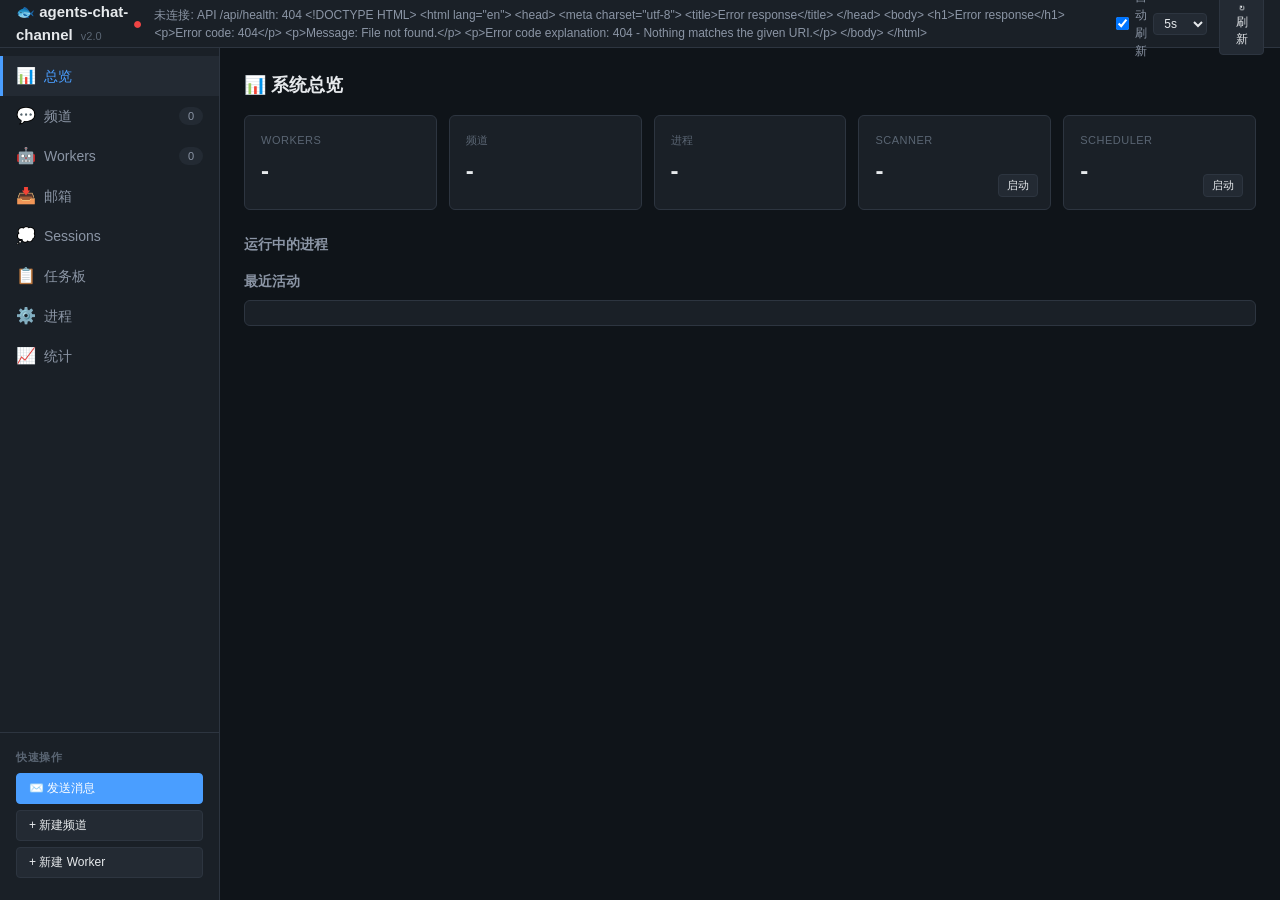
==== webui/index.html @ 2a194f57 "feat(webui): Web 控制台 — Channels / Workers / Mailboxes / Sessions 一站掌控 新文件: - webui/index.html (273 行" ====
<!DOCTYPE html>
<html lang="zh-CN">
<head>
  <meta charset="UTF-8">
  <meta name="viewport" content="width=device-width, initial-scale=1.0">
  <title>agents-chat-channel · 控制台</title>
  <link rel="stylesheet" href="/webui/style.css">
</head>
<body>
  <!-- 顶部状态栏 -->
  <header class="topbar">
    <div class="brand">🐟 agents-chat-channel <span class="version">v2.0</span></div>
    <div class="status-bar">
      <span id="conn-status" class="conn-status">●</span>
      <span id="conn-text">连接中...</span>
      <label class="auto-refresh">
        <input type="checkbox" id="auto-refresh" checked> 自动刷新
        <select id="refresh-interval">
          <option value="2000">2s</option>
          <option value="5000" selected>5s</option>
          <option value="10000">10s</option>
          <option value="30000">30s</option>
        </select>
      </label>
      <button id="refresh-btn" class="btn">↻ 刷新</button>
    </div>
  </header>

  <div class="layout">
    <!-- 左侧导航 -->
    <nav class="sidebar">
      <ul>
        <li class="nav-item active" data-view="dashboard">
          <span class="icon">📊</span> 总览
        </li>
        <li class="nav-item" data-view="channels">
          <span class="icon">💬</span> 频道
          <span class="badge" id="badge-channels">0</span>
        </li>
        <li class="nav-item" data-view="workers">
          <span class="icon">🤖</span> Workers
          <span class="badge" id="badge-workers">0</span>
        </li>
        <li class="nav-item" data-view="mailboxes">
          <span class="icon">📥</span> 邮箱
        </li>
        <li class="nav-item" data-view="sessions">
          <span class="icon">💭</span> Sessions
        </li>
        <li class="nav-item" data-view="state-board">
          <span class="icon">📋</span> 任务板
        </li>
        <li class="nav-item" data-view="processes">
          <span class="icon">⚙️</span> 进程
        </li>
        <li class="nav-item" data-view="stats">
          <span class="icon">📈</span> 统计
        </li>
      </ul>

      <div class="sidebar-section">
        <h3>快速操作</h3>
        <button class="btn btn-primary" onclick="showSendModal()">✉️ 发送消息</button>
        <button class="btn" onclick="showNewChannelModal()">+ 新建频道</button>
        <button class="btn" onclick="showNewWorkerModal()">+ 新建 Worker</button>
      </div>
    </nav>

    <!-- 主内容区 -->
    <main class="content">
      <!-- 总览 -->
      <section id="view-dashboard" class="view active">
        <h2>📊 系统总览</h2>
        <div class="card-grid">
          <div class="card">
            <div class="card-label">Workers</div>
            <div class="card-value" id="stat-agents">-</div>
            <div class="card-sub" id="stat-agents-sub"></div>
          </div>
          <div class="card">
            <div class="card-label">频道</div>
            <div class="card-value" id="stat-channels">-</div>
          </div>
          <div class="card">
            <div class="card-label">进程</div>
            <div class="card-value" id="stat-processes">-</div>
            <div class="card-sub" id="stat-processes-sub"></div>
          </div>
          <div class="card">
            <div class="card-label">Scanner</div>
            <div class="card-value" id="stat-scanner">-</div>
            <button class="btn btn-sm" id="scanner-toggle" onclick="toggleScanner()">启动</button>
          </div>
          <div class="card">
            <div class="card-label">Scheduler</div>
            <div class="card-value" id="stat-scheduler">-</div>
            <button class="btn btn-sm" id="scheduler-toggle" onclick="toggleScheduler()">启动</button>
          </div>
        </div>

        <h3>运行中的进程</h3>
        <div id="dashboard-processes"></div>

        <h3>最近活动</h3>
        <div id="dashboard-activity" class="activity-feed"></div>
      </section>

      <!-- 频道 -->
      <section id="view-channels" class="view">
        <div class="view-header">
          <h2>💬 频道</h2>
        </div>
        <div class="channel-layout">
          <div class="channel-list" id="channel-list"></div>
          <div class="channel-detail" id="channel-detail">
            <div class="empty-state">← 选择一个频道</div>
          </div>
        </div>
      </section>

      <!-- Workers -->
      <section id="view-workers" class="view">
        <div class="view-header">
          <h2>🤖 Workers</h2>
        </div>
        <div id="workers-list"></div>
      </section>

      <!-- 邮箱 -->
      <section id="view-mailboxes" class="view">
        <div class="view-header">
          <h2>📥 邮箱</h2>
        </div>
        <div class="mailbox-layout">
          <div class="mailbox-list" id="mailbox-list"></div>
          <div class="mailbox-detail" id="mailbox-detail">
            <div class="empty-state">← 选择一个 worker</div>
          </div>
        </div>
      </section>

      <!-- Sessions -->
      <section id="view-sessions" class="view">
        <div class="view-header">
          <h2>💭 Sessions</h2>
        </div>
        <div class="session-layout">
          <div class="session-list" id="session-list"></div>
          <div class="session-detail" id="session-detail">
            <div class="empty-state">← 选择一个 worker</div>
          </div>
        </div>
      </section>

      <!-- 任务板 -->
      <section id="view-state-board" class="view">
        <div class="view-header">
          <h2>📋 任务板</h2>
        </div>
        <div id="state-board-list"></div>
      </section>

      <!-- 进程 -->
      <section id="view-processes" class="view">
        <div class="view-header">
          <h2>⚙️ 进程</h2>
        </div>
        <div id="processes-list"></div>
      </section>

      <!-- 统计 -->
      <section id="view-stats" class="view">
        <div class="view-header">
          <h2>📈 统计</h2>
        </div>
        <div id="stats-content"></div>
      </section>
    </main>
  </div>

  <!-- 发送消息 modal -->
  <div id="send-modal" class="modal hidden">
    <div class="modal-content">
      <h3>✉️ 发送消息</h3>
      <div class="form-row">
        <label>频道:</label>
        <select id="send-channel"></select>
      </div>
      <div class="form-row">
        <label>发送者:</label>
        <input type="text" id="send-from" value="god">
      </div>
      <div class="form-row">
        <label>类型:</label>
        <select id="send-type">
          <option value="mention">mention (广播)</option>
          <option value="task_broadcast">task_broadcast (任务)</option>
        </select>
      </div>
      <div class="form-row">
        <label>@提及 (逗号分隔):</label>
        <input type="text" id="send-mentions" placeholder="seller-fish, buyer-fish">
      </div>
      <div class="form-row">
        <label>内容:</label>
        <textarea id="send-content" rows="4" placeholder="消息内容..."></textarea>
      </div>
      <div class="form-actions">
        <button class="btn" onclick="hideSendModal()">取消</button>
        <button class="btn btn-primary" onclick="sendMessage()">发送</button>
      </div>
    </div>
  </div>

  <!-- 新建频道 modal -->
  <div id="new-channel-modal" class="modal hidden">
    <div class="modal-content">
      <h3>+ 新建频道</h3>
      <div class="form-row">
        <label>频道名:</label>
        <input type="text" id="new-channel-name" placeholder="my-channel">
      </div>
      <div class="form-actions">
        <button class="btn" onclick="hideNewChannelModal()">取消</button>
        <button class="btn btn-primary" onclick="createChannel()">创建</button>
      </div>
    </div>
  </div>

  <!-- 新建 Worker modal -->
  <div id="new-worker-modal" class="modal hidden">
    <div class="modal-content">
      <h3>+ 新建 Worker</h3>
      <div class="form-row">
        <label>Worker ID:</label>
        <input type="text" id="new-worker-id" placeholder="my-worker">
      </div>
      <div class="form-row">
        <label>CLI 类型:</label>
        <select id="new-worker-cli">
          <option value="opencode">opencode</option>
          <option value="qwen">qwen</option>
          <option value="mock">mock (测试)</option>
        </select>
      </div>
      <div class="form-row">
        <label>角色 (role):</label>
        <input type="text" id="new-worker-role" placeholder="数据分析师">
      </div>
      <div class="form-row">
        <label>模式:</label>
        <select id="new-worker-mode">
          <option value="passive">passive (等 @mention)</option>
          <option value="proactive">proactive (订阅)</option>
        </select>
      </div>
      <div class="form-row">
        <label>订阅频道 (逗号分隔, 可选):</label>
        <input type="text" id="new-worker-subs" placeholder="general, fish-market">
      </div>
      <div class="form-actions">
        <button class="btn" onclick="hideNewWorkerModal()">取消</button>
        <button class="btn btn-primary" onclick="createWorker()">创建</button>
      </div>
    </div>
  </div>

  <!-- Toast 通知 -->
  <div id="toast" class="toast hidden"></div>

  <script src="/webui/app.js"></script>
</body>
</html>
---- webui/style.css ----
/* agents-chat-channel · WebUI 样式 */

* { box-sizing: border-box; margin: 0; padding: 0; }

:root {
  --bg-primary: #0f1419;
  --bg-secondary: #1a2027;
  --bg-tertiary: #232a33;
  --bg-hover: #2a323d;
  --border: #2d3540;
  --text-primary: #e6e9ec;
  --text-secondary: #8b95a5;
  --text-muted: #5a6573;
  --accent: #4a9eff;
  --accent-hover: #5fadff;
  --success: #4ade80;
  --warning: #facc15;
  --danger: #ef4444;
  --code-bg: #0d1117;
}

body {
  font-family: -apple-system, BlinkMacSystemFont, "Segoe UI", "PingFang SC", "Microsoft YaHei", sans-serif;
  background: var(--bg-primary);
  color: var(--text-primary);
  font-size: 14px;
  line-height: 1.5;
  height: 100vh;
  overflow: hidden;
}

/* ========== 顶部 ========== */
.topbar {
  height: 48px;
  background: var(--bg-secondary);
  border-bottom: 1px solid var(--border);
  display: flex;
  align-items: center;
  justify-content: space-between;
  padding: 0 16px;
}

.brand {
  font-size: 15px;
  font-weight: 600;
}

.brand .version {
  font-size: 11px;
  color: var(--text-muted);
  margin-left: 4px;
  font-weight: normal;
}

.status-bar {
  display: flex;
  align-items: center;
  gap: 12px;
  font-size: 12px;
  color: var(--text-secondary);
}

.conn-status {
  font-size: 16px;
  color: var(--warning);
}

.conn-status.connected { color: var(--success); }
.conn-status.error { color: var(--danger); }

.auto-refresh {
  display: flex;
  align-items: center;
  gap: 6px;
  cursor: pointer;
}

.auto-refresh select {
  background: var(--bg-tertiary);
  color: var(--text-primary);
  border: 1px solid var(--border);
  padding: 2px 6px;
  border-radius: 4px;
  font-size: 12px;
}

/* ========== 布局 ========== */
.layout {
  display: flex;
  height: calc(100vh - 48px);
}

/* ========== 侧边栏 ========== */
.sidebar {
  width: 220px;
  background: var(--bg-secondary);
  border-right: 1px solid var(--border);
  display: flex;
  flex-direction: column;
  overflow-y: auto;
}

.sidebar ul {
  list-style: none;
  padding: 8px 0;
}

.nav-item {
  padding: 8px 16px;
  cursor: pointer;
  display: flex;
  align-items: center;
  gap: 8px;
  color: var(--text-secondary);
  transition: background 0.15s;
  user-select: none;
}

.nav-item:hover {
  background: var(--bg-hover);
  color: var(--text-primary);
}

.nav-item.active {
  background: var(--bg-tertiary);
  color: var(--accent);
  border-left: 3px solid var(--accent);
  padding-left: 13px;
}

.nav-item .icon {
  font-size: 16px;
}

.badge {
  margin-left: auto;
  background: var(--bg-tertiary);
  color: var(--text-secondary);
  padding: 1px 8px;
  border-radius: 10px;
  font-size: 11px;
  min-width: 24px;
  text-align: center;
}

.nav-item.active .badge {
  background: var(--accent);
  color: white;
}

.sidebar-section {
  padding: 16px;
  border-top: 1px solid var(--border);
  margin-top: auto;
}

.sidebar-section h3 {
  font-size: 11px;
  text-transform: uppercase;
  color: var(--text-muted);
  margin-bottom: 8px;
  letter-spacing: 0.5px;
}

.sidebar-section .btn {
  width: 100%;
  margin-bottom: 6px;
  text-align: left;
}

/* ========== 主内容 ========== */
.content {
  flex: 1;
  overflow-y: auto;
  padding: 24px;
}

.view {
  display: none;
}

.view.active {
  display: block;
}

.view h2 {
  margin-bottom: 16px;
  font-size: 18px;
  font-weight: 600;
}

.view h3 {
  margin: 16px 0 8px;
  font-size: 14px;
  color: var(--text-secondary);
  font-weight: 600;
}

.view-header {
  display: flex;
  align-items: center;
  justify-content: space-between;
  margin-bottom: 16px;
}

.empty-state {
  color: var(--text-muted);
  text-align: center;
  padding: 60px 20px;
  font-style: italic;
}

/* ========== Cards ========== */
.card-grid {
  display: grid;
  grid-template-columns: repeat(auto-fill, minmax(180px, 1fr));
  gap: 12px;
  margin-bottom: 24px;
}

.card {
  background: var(--bg-secondary);
  border: 1px solid var(--border);
  border-radius: 6px;
  padding: 16px;
  position: relative;
}

.card-label {
  font-size: 11px;
  color: var(--text-muted);
  text-transform: uppercase;
  letter-spacing: 0.5px;
  margin-bottom: 4px;
}

.card-value {
  font-size: 24px;
  font-weight: 600;
  margin-bottom: 4px;
}

.card-sub {
  font-size: 11px;
  color: var(--text-secondary);
}

.card .btn {
  margin-top: 8px;
  position: absolute;
  bottom: 12px;
  right: 12px;
}

/* ========== Buttons ========== */
.btn {
  background: var(--bg-tertiary);
  color: var(--text-primary);
  border: 1px solid var(--border);
  padding: 6px 12px;
  border-radius: 4px;
  font-size: 12px;
  cursor: pointer;
  transition: all 0.15s;
  font-family: inherit;
}

.btn:hover {
  background: var(--bg-hover);
  border-color: var(--accent);
}

.btn-primary {
  background: var(--accent);
  color: white;
  border-color: var(--accent);
}

.btn-primary:hover {
  background: var(--accent-hover);
  border-color: var(--accent-hover);
}

.btn-sm {
  padding: 3px 8px;
  font-size: 11px;
}

.btn-danger {
  background: var(--danger);
  color: white;
  border-color: var(--danger);
}

.btn-danger:hover {
  background: #dc2626;
  border-color: #dc2626;
}

.btn-success {
  background: var(--success);
  color: var(--bg-primary);
  border-color: var(--success);
}

/* ========== 频道布局 ========== */
.channel-layout, .mailbox-layout, .session-layout {
  display: grid;
  grid-template-columns: 280px 1fr;
  gap: 16px;
  height: calc(100vh - 160px);
}

.channel-list, .mailbox-list, .session-list {
  background: var(--bg-secondary);
  border: 1px solid var(--border);
  border-radius: 6px;
  overflow-y: auto;
}

.channel-detail, .mailbox-detail, .session-detail {
  background: var(--bg-secondary);
  border: 1px solid var(--border);
  border-radius: 6px;
  overflow: hidden;
  display: flex;
  flex-direction: column;
}

.list-item {
  padding: 10px 12px;
  border-bottom: 1px solid var(--border);
  cursor: pointer;
  transition: background 0.15s;
}

.list-item:hover {
  background: var(--bg-hover);
}

.list-item.active {
  background: var(--bg-tertiary);
  border-left: 3px solid var(--accent);
  padding-left: 9px;
}

.list-item-title {
  font-weight: 600;
  font-size: 13px;
  margin-bottom: 2px;
}

.list-item-sub {
  font-size: 11px;
  color: var(--text-muted);
  display: flex;
  gap: 8px;
}

.list-item-sub .pill {
  background: var(--bg-tertiary);
  padding: 1px 6px;
  border-radius: 8px;
  font-size: 10px;
}

/* ========== 频道详情 ========== */
.channel-header {
  padding: 12px 16px;
  border-bottom: 1px solid var(--border);
  display: flex;
  align-items: center;
  justify-content: space-between;
  background: var(--bg-secondary);
}

.channel-header h3 {
  margin: 0;
  font-size: 15px;
}

.channel-meta {
  display: flex;
  gap: 8px;
  font-size: 11px;
}

.channel-meta .pill {
  background: var(--bg-tertiary);
  padding: 2px 8px;
  border-radius: 10px;
  color: var(--text-secondary);
}

.messages {
  flex: 1;
  overflow-y: auto;
  padding: 12px 16px;
}

.message {
  margin-bottom: 12px;
  padding: 8px 12px;
  background: var(--bg-tertiary);
  border-radius: 6px;
  border-left: 3px solid var(--accent);
  font-size: 13px;
}

.message .meta {
  font-size: 11px;
  color: var(--text-muted);
  margin-bottom: 4px;
  display: flex;
  gap: 8px;
}

.message .meta .from {
  font-weight: 600;
  color: var(--text-primary);
}

.message .meta .type {
  background: var(--bg-primary);
  padding: 1px 6px;
  border-radius: 8px;
  font-size: 10px;
}

.message .content {
  white-space: pre-wrap;
  word-wrap: break-word;
  color: var(--text-primary);
}

.message .mentions {
  margin-top: 4px;
  font-size: 11px;
  color: var(--text-muted);
}

.message .status-block {
  margin-top: 6px;
  padding: 6px 8px;
  background: var(--bg-primary);
  border-radius: 4px;
  font-family: monospace;
  font-size: 11px;
  color: var(--text-secondary);
  white-space: pre-wrap;
}

/* ========== 发送框 ========== */
.send-box {
  padding: 12px 16px;
  border-top: 1px solid var(--border);
  background: var(--bg-secondary);
}

.send-box textarea {
  width: 100%;
  background: var(--bg-primary);
  color: var(--text-primary);
  border: 1px solid var(--border);
  padding: 8px;
  border-radius: 4px;
  font-family: inherit;
  font-size: 13px;
  resize: vertical;
  min-height: 60px;
  margin-bottom: 8px;
}

.send-box-actions {
  display: flex;
  justify-content: space-between;
  align-items: center;
  font-size: 11px;
  color: var(--text-muted);
}

.send-box-actions .send-buttons {
  display: flex;
  gap: 6px;
}

/* ========== Workers ========== */
.worker-card {
  background: var(--bg-secondary);
  border: 1px solid var(--border);
  border-radius: 6px;
  padding: 12px 16px;
  margin-bottom: 8px;
  display: flex;
  align-items: center;
  justify-content: space-between;
}

.worker-info {
  flex: 1;
}

.worker-name {
  font-weight: 600;
  font-size: 14px;
  margin-bottom: 4px;
  display: flex;
  align-items: center;
  gap: 8px;
}

.status-dot {
  width: 8px;
  height: 8px;
  border-radius: 50%;
  display: inline-block;
}

.status-dot.running { background: var(--success); }
.status-dot.stopped { background: var(--text-muted); }
.status-dot.error { background: var(--danger); }

.worker-meta {
  font-size: 11px;
  color: var(--text-muted);
  display: flex;
  gap: 12px;
}

.worker-actions {
  display: flex;
  gap: 6px;
}

/* ========== Modal ========== */
.modal {
  position: fixed;
  top: 0;
  left: 0;
  width: 100vw;
  height: 100vh;
  background: rgba(0, 0, 0, 0.6);
  display: flex;
  align-items: center;
  justify-content: center;
  z-index: 1000;
}

.modal.hidden {
  display: none;
}

.modal-content {
  background: var(--bg-secondary);
  border: 1px solid var(--border);
  border-radius: 8px;
  padding: 24px;
  width: 480px;
  max-width: 90vw;
  max-height: 90vh;
  overflow-y: auto;
}

.modal-content h3 {
  margin-bottom: 16px;
  font-size: 16px;
}

.form-row {
  margin-bottom: 12px;
}

.form-row label {
  display: block;
  margin-bottom: 4px;
  font-size: 12px;
  color: var(--text-secondary);
}

.form-row input, .form-row select, .form-row textarea {
  width: 100%;
  background: var(--bg-primary);
  color: var(--text-primary);
  border: 1px solid var(--border);
  padding: 6px 8px;
  border-radius: 4px;
  font-family: inherit;
  font-size: 13px;
}

.form-row input:focus, .form-row select:focus, .form-row textarea:focus {
  outline: none;
  border-color: var(--accent);
}

.form-actions {
  display: flex;
  justify-content: flex-end;
  gap: 8px;
  margin-top: 16px;
}

/* ========== Toast ========== */
.toast {
  position: fixed;
  bottom: 24px;
  right: 24px;
  background: var(--bg-tertiary);
  color: var(--text-primary);
  padding: 12px 20px;
  border-radius: 6px;
  border-left: 4px solid var(--accent);
  box-shadow: 0 4px 12px rgba(0, 0, 0, 0.3);
  z-index: 2000;
  max-width: 400px;
  font-size: 13px;
}

.toast.hidden { display: none; }
.toast.error { border-left-color: var(--danger); }
.toast.success { border-left-color: var(--success); }

/* ========== Misc ========== */
.pill {
  display: inline-block;
  padding: 1px 6px;
  background: var(--bg-tertiary);
  border-radius: 8px;
  font-size: 11px;
  color: var(--text-secondary);
}

.activity-feed {
  background: var(--bg-secondary);
  border: 1px solid var(--border);
  border-radius: 6px;
  padding: 12px;
  max-height: 300px;
  overflow-y: auto;
}

.activity-item {
  padding: 6px 0;
  border-bottom: 1px solid var(--border);
  font-size: 12px;
  color: var(--text-secondary);
}

.activity-item:last-child {
  border-bottom: none;
}

.activity-item .ts {
  color: var(--text-muted);
  font-family: monospace;
  font-size: 11px;
  margin-right: 8px;
}

pre, code {
  font-family: ui-monospace, "SF Mono", Monaco, "Cascadia Code", monospace;
}

.kbd {
  background: var(--bg-primary);
  padding: 1px 4px;
  border-radius: 3px;
  font-family: monospace;
  font-size: 11px;
  border: 1px solid var(--border);
}

/* 滚动条 */
::-webkit-scrollbar { width: 8px; height: 8px; }
::-webkit-scrollbar-track { background: var(--bg-primary); }
::-webkit-scrollbar-thumb { background: var(--bg-tertiary); border-radius: 4px; }
::-webkit-scrollbar-thumb:hover { background: var(--bg-hover); }

/* 表格 */
.data-table {
  width: 100%;
  border-collapse: collapse;
  background: var(--bg-secondary);
  border: 1px solid var(--border);
  border-radius: 6px;
  overflow: hidden;
}
.data-table th, .data-table td {
  text-align: left;
  padding: 8px 12px;
  border-bottom: 1px solid var(--border);
  font-size: 13px;
}
.data-table th {
  background: var(--bg-tertiary);
  font-weight: 600;
  font-size: 12px;
  color: var(--text-secondary);
  text-transform: uppercase;
  letter-spacing: 0.5px;
}
.data-table tr:hover td { background: var(--bg-hover); }
.data-table tr:last-child td { border-bottom: none; }
.data-table code {
  background: var(--code-bg);
  padding: 1px 6px;
  border-radius: 3px;
  font-size: 12px;
}
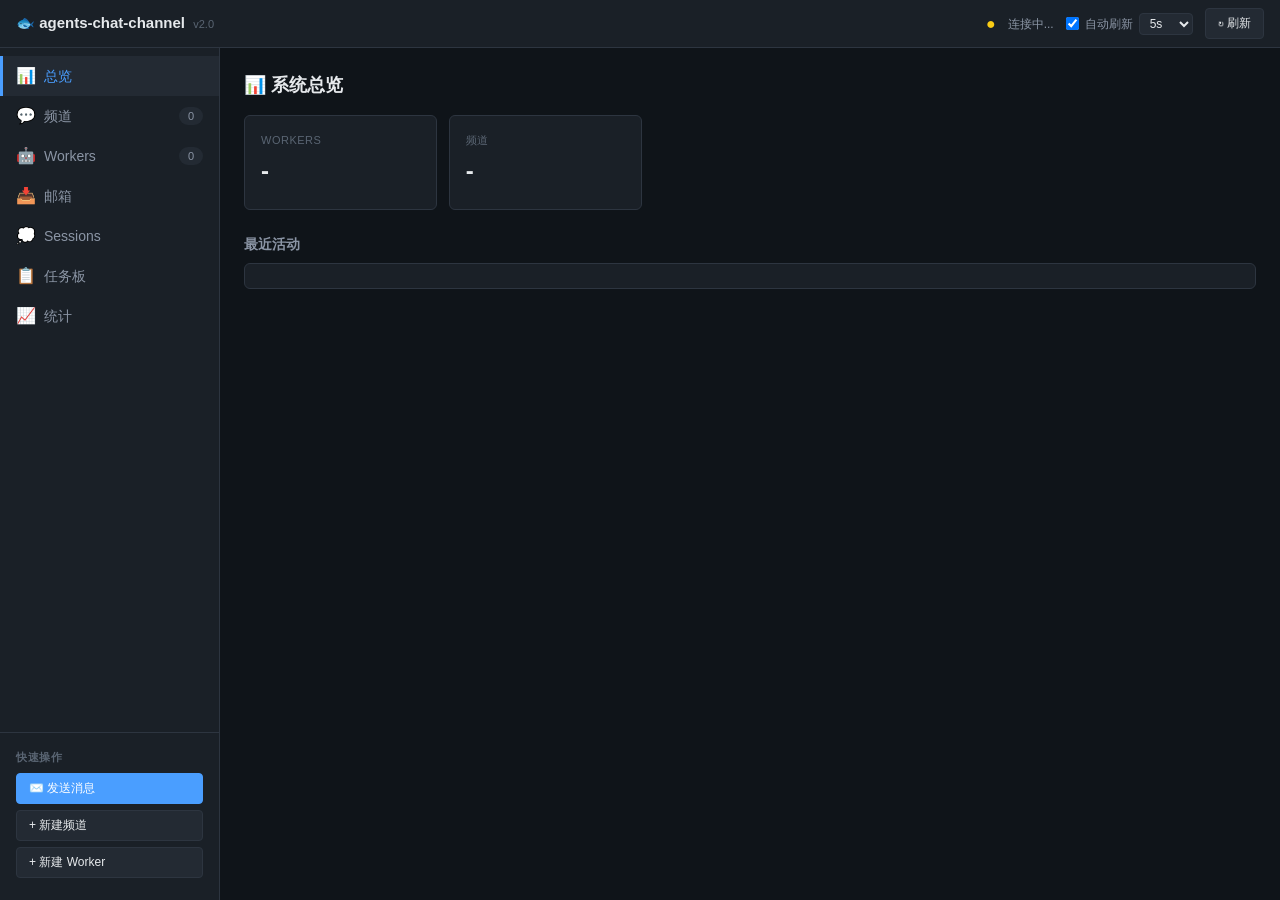
==== commit 652f35dd: "fix: v2 收尾 — 修复全部 test 失败 - server.py: mb.read() → mb.peek(), sm.count() → len(sm.list_all()),   修复所" ====
--- a/webui/index.html
+++ b/webui/index.html
@@ -50,9 +50,6 @@
         <li class="nav-item" data-view="state-board">
           <span class="icon">📋</span> 任务板
         </li>
-        <li class="nav-item" data-view="processes">
-          <span class="icon">⚙️</span> 进程
-        </li>
         <li class="nav-item" data-view="stats">
           <span class="icon">📈</span> 统计
         </li>
@@ -81,25 +78,7 @@
             <div class="card-label">频道</div>
             <div class="card-value" id="stat-channels">-</div>
           </div>
-          <div class="card">
-            <div class="card-label">进程</div>
-            <div class="card-value" id="stat-processes">-</div>
-            <div class="card-sub" id="stat-processes-sub"></div>
-          </div>
-          <div class="card">
-            <div class="card-label">Scanner</div>
-            <div class="card-value" id="stat-scanner">-</div>
-            <button class="btn btn-sm" id="scanner-toggle" onclick="toggleScanner()">启动</button>
-          </div>
-          <div class="card">
-            <div class="card-label">Scheduler</div>
-            <div class="card-value" id="stat-scheduler">-</div>
-            <button class="btn btn-sm" id="scheduler-toggle" onclick="toggleScheduler()">启动</button>
-          </div>
-        </div>
-
-        <h3>运行中的进程</h3>
-        <div id="dashboard-processes"></div>
+        </div>
 
         <h3>最近活动</h3>
         <div id="dashboard-activity" class="activity-feed"></div>
@@ -158,14 +137,6 @@
           <h2>📋 任务板</h2>
         </div>
         <div id="state-board-list"></div>
-      </section>
-
-      <!-- 进程 -->
-      <section id="view-processes" class="view">
-        <div class="view-header">
-          <h2>⚙️ 进程</h2>
-        </div>
-        <div id="processes-list"></div>
       </section>
 
       <!-- 统计 -->
--- a/webui/style.css
+++ b/webui/style.css
@@ -372,6 +372,8 @@
   align-items: center;
   justify-content: space-between;
   background: var(--bg-secondary);
+  flex-wrap: wrap;
+  gap: 8px;
 }
 
 .channel-header h3 {
@@ -390,6 +392,12 @@
   padding: 2px 8px;
   border-radius: 10px;
   color: var(--text-secondary);
+}
+
+.channel-actions {
+  display: flex;
+  gap: 6px;
+  flex-wrap: wrap;
 }
 
 .messages {
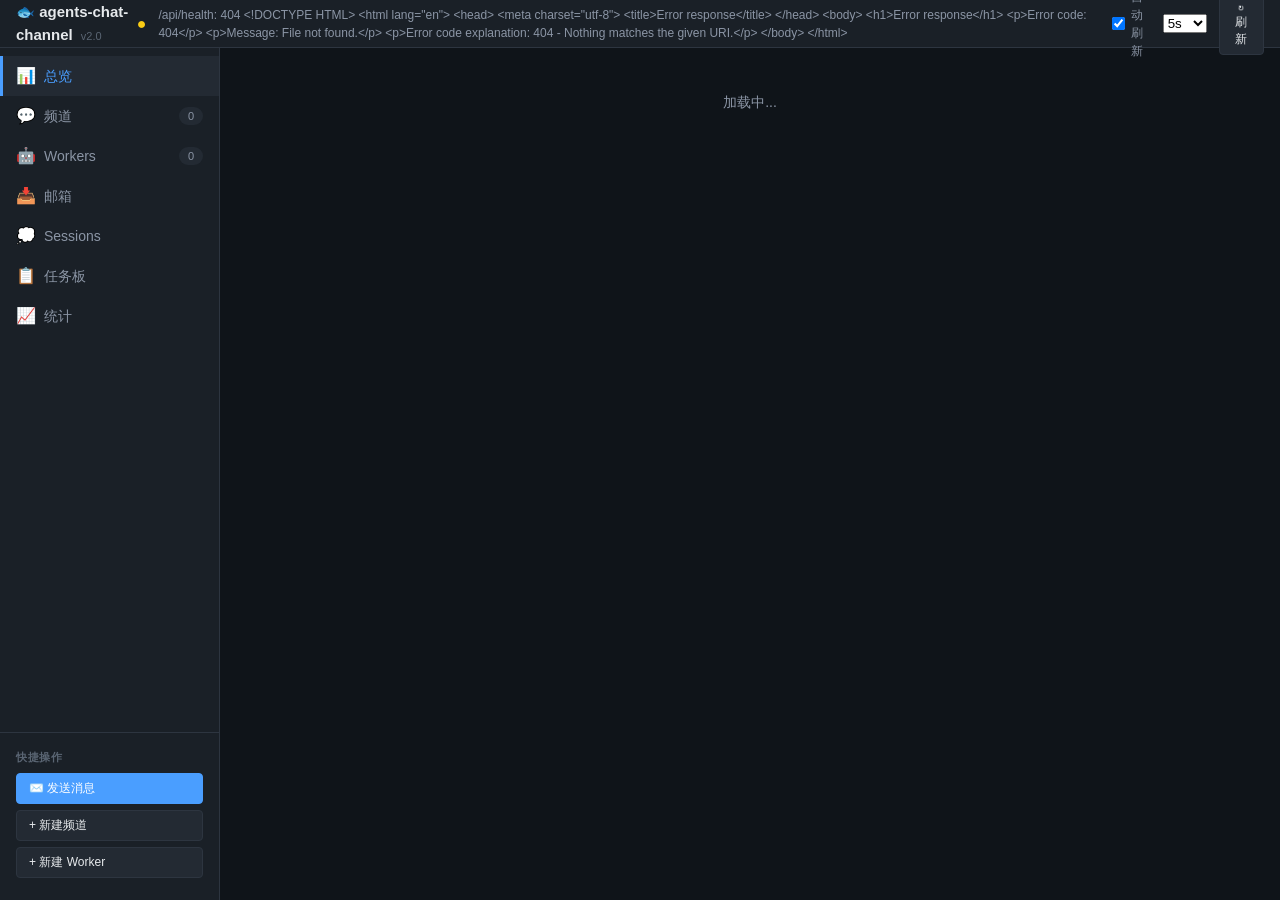
==== commit d3204e7a: "feat(webui): 完全重写 WebUI — 8 个视图全部实现 index.html: - 精简模板, 8 个视图全部有 HTML 容器 - 3 个 modal (发送消息/新建频道/新建Wo" ====
--- a/webui/index.html
+++ b/webui/index.html
@@ -3,7 +3,7 @@
 <head>
   <meta charset="UTF-8">
   <meta name="viewport" content="width=device-width, initial-scale=1.0">
-  <title>agents-chat-channel · 控制台</title>
+  <title>agents-chat-channel · 控制台 v2.0</title>
   <link rel="stylesheet" href="/webui/style.css">
 </head>
 <body>
@@ -15,13 +15,13 @@
       <span id="conn-text">连接中...</span>
       <label class="auto-refresh">
         <input type="checkbox" id="auto-refresh" checked> 自动刷新
-        <select id="refresh-interval">
-          <option value="2000">2s</option>
-          <option value="5000" selected>5s</option>
-          <option value="10000">10s</option>
-          <option value="30000">30s</option>
-        </select>
       </label>
+      <select id="refresh-interval">
+        <option value="2000">2s</option>
+        <option value="5000" selected>5s</option>
+        <option value="10000">10s</option>
+        <option value="30000">30s</option>
+      </select>
       <button id="refresh-btn" class="btn">↻ 刷新</button>
     </div>
   </header>
@@ -56,7 +56,7 @@
       </ul>
 
       <div class="sidebar-section">
-        <h3>快速操作</h3>
+        <h3>快捷操作</h3>
         <button class="btn btn-primary" onclick="showSendModal()">✉️ 发送消息</button>
         <button class="btn" onclick="showNewChannelModal()">+ 新建频道</button>
         <button class="btn" onclick="showNewWorkerModal()">+ 新建 Worker</button>
@@ -67,21 +67,9 @@
     <main class="content">
       <!-- 总览 -->
       <section id="view-dashboard" class="view active">
-        <h2>📊 系统总览</h2>
-        <div class="card-grid">
-          <div class="card">
-            <div class="card-label">Workers</div>
-            <div class="card-value" id="stat-agents">-</div>
-            <div class="card-sub" id="stat-agents-sub"></div>
-          </div>
-          <div class="card">
-            <div class="card-label">频道</div>
-            <div class="card-value" id="stat-channels">-</div>
-          </div>
-        </div>
-
-        <h3>最近活动</h3>
-        <div id="dashboard-activity" class="activity-feed"></div>
+        <div id="dashboard-content">
+          <div class="loading">加载中...</div>
+        </div>
       </section>
 
       <!-- 频道 -->
@@ -90,7 +78,9 @@
           <h2>💬 频道</h2>
         </div>
         <div class="channel-layout">
-          <div class="channel-list" id="channel-list"></div>
+          <div class="channel-list" id="channel-list">
+            <div class="loading">加载中...</div>
+          </div>
           <div class="channel-detail" id="channel-detail">
             <div class="empty-state">← 选择一个频道</div>
           </div>
@@ -102,7 +92,9 @@
         <div class="view-header">
           <h2>🤖 Workers</h2>
         </div>
-        <div id="workers-list"></div>
+        <div id="workers-list">
+          <div class="loading">加载中...</div>
+        </div>
       </section>
 
       <!-- 邮箱 -->
@@ -111,7 +103,9 @@
           <h2>📥 邮箱</h2>
         </div>
         <div class="mailbox-layout">
-          <div class="mailbox-list" id="mailbox-list"></div>
+          <div class="mailbox-list" id="mailbox-list">
+            <div class="loading">加载中...</div>
+          </div>
           <div class="mailbox-detail" id="mailbox-detail">
             <div class="empty-state">← 选择一个 worker</div>
           </div>
@@ -124,7 +118,9 @@
           <h2>💭 Sessions</h2>
         </div>
         <div class="session-layout">
-          <div class="session-list" id="session-list"></div>
+          <div class="session-list" id="session-list">
+            <div class="loading">加载中...</div>
+          </div>
           <div class="session-detail" id="session-detail">
             <div class="empty-state">← 选择一个 worker</div>
           </div>
@@ -136,7 +132,9 @@
         <div class="view-header">
           <h2>📋 任务板</h2>
         </div>
-        <div id="state-board-list"></div>
+        <div id="state-board-list">
+          <div class="loading">加载中...</div>
+        </div>
       </section>
 
       <!-- 统计 -->
@@ -144,7 +142,9 @@
         <div class="view-header">
           <h2>📈 统计</h2>
         </div>
-        <div id="stats-content"></div>
+        <div id="stats-content">
+          <div class="loading">加载中...</div>
+        </div>
       </section>
     </main>
   </div>
@@ -166,6 +166,7 @@
         <select id="send-type">
           <option value="mention">mention (广播)</option>
           <option value="task_broadcast">task_broadcast (任务)</option>
+          <option value="text">text</option>
         </select>
       </div>
       <div class="form-row">
@@ -191,6 +192,10 @@
         <label>频道名:</label>
         <input type="text" id="new-channel-name" placeholder="my-channel">
       </div>
+      <div class="form-row">
+        <label>最大消息数 (0=不限制):</label>
+        <input type="number" id="new-channel-max" value="0" min="0" placeholder="0">
+      </div>
       <div class="form-actions">
         <button class="btn" onclick="hideNewChannelModal()">取消</button>
         <button class="btn btn-primary" onclick="createChannel()">创建</button>
@@ -207,27 +212,11 @@
         <input type="text" id="new-worker-id" placeholder="my-worker">
       </div>
       <div class="form-row">
-        <label>CLI 类型:</label>
-        <select id="new-worker-cli">
-          <option value="opencode">opencode</option>
-          <option value="qwen">qwen</option>
-          <option value="mock">mock (测试)</option>
-        </select>
-      </div>
-      <div class="form-row">
-        <label>角色 (role):</label>
-        <input type="text" id="new-worker-role" placeholder="数据分析师">
-      </div>
-      <div class="form-row">
         <label>模式:</label>
         <select id="new-worker-mode">
           <option value="passive">passive (等 @mention)</option>
-          <option value="proactive">proactive (订阅)</option>
+          <option value="proactive">proactive (订阅频道)</option>
         </select>
-      </div>
-      <div class="form-row">
-        <label>订阅频道 (逗号分隔, 可选):</label>
-        <input type="text" id="new-worker-subs" placeholder="general, fish-market">
       </div>
       <div class="form-actions">
         <button class="btn" onclick="hideNewWorkerModal()">取消</button>
@@ -241,4 +230,4 @@
 
   <script src="/webui/app.js"></script>
 </body>
-</html>
+</html>
--- a/webui/style.css
+++ b/webui/style.css
@@ -715,3 +715,146 @@
   border-radius: 3px;
   font-size: 12px;
 }
+
+/* === 新增样式 === */
+
+.section { margin: 24px 0; }
+.section h3 { font-size: 16px; margin-bottom: 12px; color: var(--text); }
+.section h4 { font-size: 14px; margin: 16px 0 8px; color: var(--text-secondary); }
+
+.quick-actions { display: flex; gap: 8px; flex-wrap: wrap; margin-top: 12px; }
+
+.recent-messages { display: flex; flex-direction: column; gap: 4px; }
+.msg-item {
+  display: grid;
+  grid-template-columns: 80px 80px 1fr 60px;
+  gap: 8px;
+  padding: 8px 12px;
+  background: var(--bg-secondary);
+  border-radius: 4px;
+  cursor: pointer;
+  font-size: 13px;
+}
+.msg-item:hover { background: var(--bg-hover); }
+.msg-channel { color: var(--accent); font-weight: 600; }
+.msg-from { color: var(--text-secondary); }
+.msg-content { color: var(--text); overflow: hidden; text-overflow: ellipsis; white-space: nowrap; }
+.msg-time { color: var(--text-tertiary); font-size: 12px; text-align: right; }
+
+.card-icon { font-size: 28px; margin-bottom: 8px; }
+
+/* Channel detail */
+.channel-header { display: flex; justify-content: space-between; align-items: center; margin-bottom: 16px; }
+.channel-header h3 { margin: 0; }
+.channel-actions { display: flex; gap: 8px; }
+
+.channel-meta-info { background: var(--bg-secondary); border-radius: 6px; padding: 12px; margin-bottom: 16px; }
+.meta-row { display: flex; gap: 8px; font-size: 13px; padding: 4px 0; }
+.meta-label { color: var(--text-secondary); font-weight: 600; min-width: 80px; }
+
+.channel-members { margin-bottom: 16px; }
+.member-row { display: flex; gap: 8px; margin-bottom: 8px; align-items: center; }
+.member-row input[type="text"] { flex: 1; }
+
+.channel-messages { margin-bottom: 16px; }
+.msg-count { color: var(--text-secondary); font-size: 12px; }
+.messages-list { max-height: 400px; overflow-y: auto; border: 1px solid var(--border); border-radius: 6px; }
+.msg-row {
+  display: grid;
+  grid-template-columns: 60px 80px 80px 80px 1fr;
+  gap: 6px;
+  padding: 6px 10px;
+  border-bottom: 1px solid var(--border);
+  font-size: 12px;
+  align-items: start;
+}
+.msg-row:last-child { border-bottom: none; }
+.msg-row:hover { background: var(--bg-hover); }
+.msg-row.msg-god { background: color-mix(in srgb, var(--accent) 8%, transparent); }
+.msg-ts { color: var(--text-tertiary); font-size: 11px; }
+.msg-from { color: var(--accent); font-weight: 600; }
+.msg-mentions { color: var(--text-secondary); font-size: 11px; }
+.msg-type { color: var(--text-tertiary); font-size: 10px; }
+.msg-content { color: var(--text); word-break: break-word; }
+
+.channel-send { margin-top: 16px; }
+.send-row { margin-bottom: 8px; }
+.send-row textarea, .send-row input { width: 100%; }
+.send-row select { width: 100%; padding: 6px; }
+
+/* Worker cards */
+.workers-grid { display: grid; grid-template-columns: repeat(auto-fill, minmax(280px, 1fr)); gap: 16px; }
+.worker-card {
+  background: var(--bg-secondary);
+  border: 1px solid var(--border);
+  border-radius: 8px;
+  padding: 16px;
+}
+.worker-header { display: flex; justify-content: space-between; margin-bottom: 12px; }
+.worker-name { font-size: 16px; font-weight: 700; color: var(--text); }
+.worker-status { font-size: 12px; padding: 2px 8px; border-radius: 12px; }
+.worker-status.has-mail { background: var(--warning); color: var(--bg); }
+.worker-status.idle { background: var(--success); color: var(--bg); }
+.worker-info { margin-bottom: 12px; }
+.info-row { font-size: 12px; color: var(--text-secondary); margin: 2px 0; }
+.path { color: var(--text-tertiary); font-family: monospace; font-size: 11px; }
+.worker-actions { display: flex; gap: 6px; flex-wrap: wrap; }
+
+/* Mailbox */
+.mailbox-item { display: flex; justify-content: space-between; padding: 10px 12px; cursor: pointer; border-bottom: 1px solid var(--border); }
+.mailbox-item:hover { background: var(--bg-hover); }
+.mailbox-item.active { background: var(--bg-tertiary); border-left: 3px solid var(--accent); }
+.mailbox-name { font-weight: 600; }
+.mailbox-count { color: var(--text-secondary); font-size: 12px; }
+
+.mails-list { display: flex; flex-direction: column; gap: 8px; }
+.mail-item { background: var(--bg-secondary); border-radius: 6px; padding: 12px; }
+.mail-header { display: flex; gap: 12px; font-size: 12px; margin-bottom: 8px; color: var(--text-secondary); }
+.mail-from { color: var(--accent); }
+.mail-content { font-size: 13px; line-height: 1.5; word-break: break-word; }
+.mail-count { background: var(--bg-tertiary); padding: 2px 8px; border-radius: 10px; font-size: 12px; }
+
+/* Sessions */
+.session-item { padding: 10px 12px; cursor: pointer; border-bottom: 1px solid var(--border); }
+.session-item:hover { background: var(--bg-hover); }
+.session-item.active { background: var(--bg-tertiary); border-left: 3px solid var(--accent); }
+.session-name { font-weight: 600; }
+
+.sessions-list { display: flex; flex-direction: column; gap: 8px; }
+.session-card {
+  background: var(--bg-secondary);
+  border: 1px solid var(--border);
+  border-radius: 6px;
+  padding: 12px;
+}
+.session-card.active { border-color: var(--success); }
+.session-id { font-size: 12px; color: var(--accent); font-weight: 600; margin-bottom: 4px; }
+.session-topic { font-size: 13px; margin-bottom: 8px; }
+.session-meta { display: flex; gap: 12px; font-size: 12px; color: var(--text-secondary); }
+.session-meta .progress { color: var(--accent); font-weight: 600; }
+.session-meta .next-action { color: var(--text); }
+.session-meta .confidence { color: var(--success); }
+.sess-active { background: var(--success); color: var(--bg); padding: 2px 8px; border-radius: 10px; font-size: 12px; }
+
+/* Tasks */
+.tasks-grid { display: grid; grid-template-columns: repeat(auto-fill, minmax(300px, 1fr)); gap: 16px; }
+.task-card { background: var(--bg-secondary); border: 1px solid var(--border); border-radius: 8px; padding: 16px; }
+.task-id { font-size: 14px; font-weight: 700; color: var(--accent); margin-bottom: 8px; }
+.task-status { font-size: 12px; color: var(--text-secondary); margin-bottom: 8px; }
+.task-progress { display: flex; align-items: center; gap: 8px; margin-bottom: 8px; }
+.progress-bar { flex: 1; height: 6px; background: var(--bg-tertiary); border-radius: 3px; overflow: hidden; }
+.progress-fill { height: 100%; background: var(--accent); transition: width 0.3s; }
+.task-summary { font-size: 13px; margin-bottom: 4px; }
+.task-next { font-size: 12px; color: var(--text-secondary); }
+
+/* Stats */
+.path { font-family: monospace; font-size: 11px; color: var(--text-tertiary); }
+
+/* Btn variants */
+.btn-sm { font-size: 12px; padding: 4px 10px; }
+.btn-warn { background: var(--danger); color: #fff; }
+
+/* Utilities */
+.loading { padding: 20px; text-align: center; color: var(--text-secondary); }
+.empty-state { padding: 24px; text-align: center; color: var(--text-tertiary); }
+.error { padding: 16px; background: color-mix(in srgb, var(--danger) 15%, transparent); border: 1px solid var(--danger); border-radius: 6px; color: var(--danger); margin: 8px 0; }
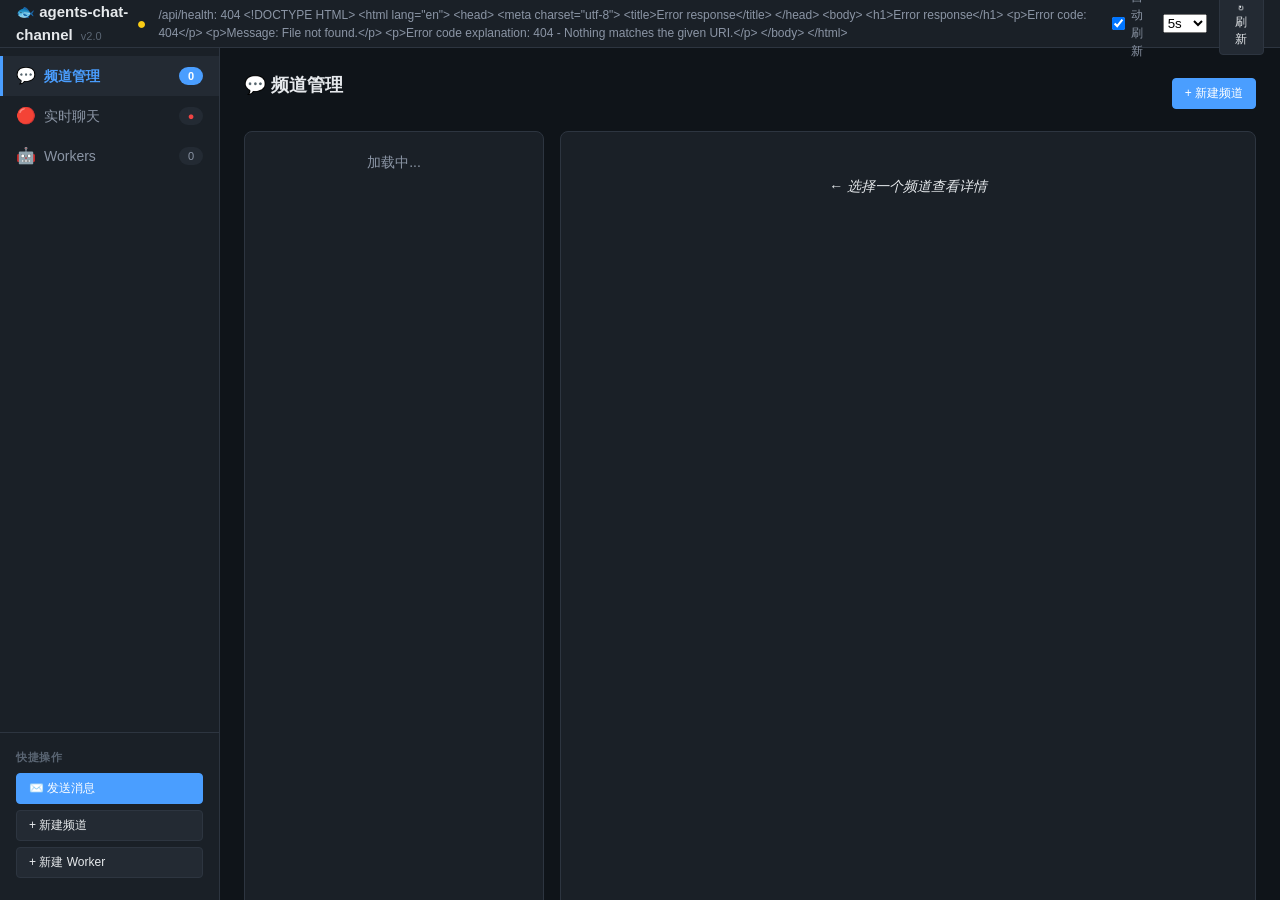
==== commit 5aecef7d: "fix: 频道 config 统一管理 + max_messages 持久化 + qwencode→opencode Channel 修复: - __init__ 加载 max_messages 从 " ====
--- a/webui/index.html
+++ b/webui/index.html
@@ -30,29 +30,18 @@
     <!-- 左侧导航 -->
     <nav class="sidebar">
       <ul>
-        <li class="nav-item active" data-view="dashboard">
-          <span class="icon">📊</span> 总览
+        <li class="nav-item active" data-view="channels">
+          <span class="icon">💬</span> 频道管理
+          <span class="badge" id="badge-channels">0</span>
         </li>
-        <li class="nav-item" data-view="channels">
-          <span class="icon">💬</span> 频道
-          <span class="badge" id="badge-channels">0</span>
+        <li class="nav-item" data-view="live-chat">
+          <span class="icon">🔴</span> 实时聊天
+          <span class="badge live-indicator" id="badge-live">●</span>
         </li>
         <li class="nav-item" data-view="workers">
           <span class="icon">🤖</span> Workers
           <span class="badge" id="badge-workers">0</span>
         </li>
-        <li class="nav-item" data-view="mailboxes">
-          <span class="icon">📥</span> 邮箱
-        </li>
-        <li class="nav-item" data-view="sessions">
-          <span class="icon">💭</span> Sessions
-        </li>
-        <li class="nav-item" data-view="state-board">
-          <span class="icon">📋</span> 任务板
-        </li>
-        <li class="nav-item" data-view="stats">
-          <span class="icon">📈</span> 统计
-        </li>
       </ul>
 
       <div class="sidebar-section">
@@ -65,24 +54,60 @@
 
     <!-- 主内容区 -->
     <main class="content">
-      <!-- 总览 -->
-      <section id="view-dashboard" class="view active">
-        <div id="dashboard-content">
-          <div class="loading">加载中...</div>
+      <!-- 频道管理 -->
+      <section id="view-channels" class="view active">
+        <div class="view-header">
+          <h2>💬 频道管理</h2>
+          <button class="btn btn-primary" onclick="showNewChannelModal()">+ 新建频道</button>
+        </div>
+        <div class="channel-management-layout">
+          <div class="channel-list-panel" id="channel-list-panel">
+            <div class="loading">加载中...</div>
+          </div>
+          <div class="channel-detail-panel" id="channel-detail-panel">
+            <div class="empty-state">← 选择一个频道查看详情</div>
+          </div>
         </div>
       </section>
 
-      <!-- 频道 -->
-      <section id="view-channels" class="view">
+      <!-- 实时聊天 -->
+      <section id="view-live-chat" class="view">
         <div class="view-header">
-          <h2>💬 频道</h2>
-        </div>
-        <div class="channel-layout">
-          <div class="channel-list" id="channel-list">
-            <div class="loading">加载中...</div>
-          </div>
-          <div class="channel-detail" id="channel-detail">
-            <div class="empty-state">← 选择一个频道</div>
+          <h2>🔴 实时聊天</h2>
+          <div class="live-controls">
+            <select id="live-channel-select">
+              <option value="">选择频道...</option>
+            </select>
+            <label class="auto-scroll">
+              <input type="checkbox" id="auto-scroll-check" checked> 自动滚动
+            </label>
+          </div>
+        </div>
+        <div class="live-chat-container">
+          <div class="live-chat-messages" id="live-chat-messages">
+            <div class="empty-state">选择一个频道开始观察</div>
+          </div>
+          <div class="live-chat-input">
+            <div class="mention-selector">
+              <span class="mention-label">发送给:</span>
+              <button class="mention-btn mention-all" onclick="selectAllMentions()" title="发送给所有成员">@All</button>
+              <div class="mention-members" id="mention-members">
+                <!-- 动态生成成员按钮 -->
+              </div>
+            </div>
+            <div class="input-row">
+              <input type="text" id="live-from" value="god" placeholder="发送者">
+            </div>
+            <div class="input-row">
+              <textarea id="live-content" rows="3" placeholder="输入消息... 使用 @成员名 或 @All 来提及 (Enter 发送, Shift+Enter 换行)"></textarea>
+              <button class="btn btn-primary" onclick="sendLiveMessage()">发送</button>
+            </div>
+            <div class="mention-autocomplete" id="mention-autocomplete">
+              <!-- 自动补全下拉框 -->
+            </div>
+            <div class="mention-hint">
+              💡 提示: 在输入框中输入 @ 可以触发成员自动补全
+            </div>
           </div>
         </div>
       </section>
@@ -93,56 +118,6 @@
           <h2>🤖 Workers</h2>
         </div>
         <div id="workers-list">
-          <div class="loading">加载中...</div>
-        </div>
-      </section>
-
-      <!-- 邮箱 -->
-      <section id="view-mailboxes" class="view">
-        <div class="view-header">
-          <h2>📥 邮箱</h2>
-        </div>
-        <div class="mailbox-layout">
-          <div class="mailbox-list" id="mailbox-list">
-            <div class="loading">加载中...</div>
-          </div>
-          <div class="mailbox-detail" id="mailbox-detail">
-            <div class="empty-state">← 选择一个 worker</div>
-          </div>
-        </div>
-      </section>
-
-      <!-- Sessions -->
-      <section id="view-sessions" class="view">
-        <div class="view-header">
-          <h2>💭 Sessions</h2>
-        </div>
-        <div class="session-layout">
-          <div class="session-list" id="session-list">
-            <div class="loading">加载中...</div>
-          </div>
-          <div class="session-detail" id="session-detail">
-            <div class="empty-state">← 选择一个 worker</div>
-          </div>
-        </div>
-      </section>
-
-      <!-- 任务板 -->
-      <section id="view-state-board" class="view">
-        <div class="view-header">
-          <h2>📋 任务板</h2>
-        </div>
-        <div id="state-board-list">
-          <div class="loading">加载中...</div>
-        </div>
-      </section>
-
-      <!-- 统计 -->
-      <section id="view-stats" class="view">
-        <div class="view-header">
-          <h2>📈 统计</h2>
-        </div>
-        <div id="stats-content">
           <div class="loading">加载中...</div>
         </div>
       </section>
@@ -205,19 +180,70 @@
 
   <!-- 新建 Worker modal -->
   <div id="new-worker-modal" class="modal hidden">
-    <div class="modal-content">
+    <div class="modal-content modal-large">
       <h3>+ 新建 Worker</h3>
+      
+      <!-- 基本信息 -->
       <div class="form-row">
         <label>Worker ID:</label>
         <input type="text" id="new-worker-id" placeholder="my-worker">
       </div>
-      <div class="form-row">
-        <label>模式:</label>
-        <select id="new-worker-mode">
-          <option value="passive">passive (等 @mention)</option>
-          <option value="proactive">proactive (订阅频道)</option>
+      
+      <div class="form-row">
+        <label>CLI 类型:</label>
+        <select id="new-worker-cli">
+          <option value="mock">Mock (测试用)</option>
+          <option value="opencode">OpenCode</option>
+          <option value="qwen">Qwen</option>
         </select>
       </div>
+      
+      <!-- Workspace 配置 -->
+      <div class="workspace-config">
+        <div class="config-header">
+          <label>Workspace 配置:</label>
+          <div class="workspace-toggle">
+            <label class="toggle-option">
+              <input type="radio" name="workspace-type" value="new" checked onchange="toggleWorkspaceType()">
+              <span>创建新 Workspace</span>
+            </label>
+            <label class="toggle-option">
+              <input type="radio" name="workspace-type" value="existing" onchange="toggleWorkspaceType()">
+              <span>使用已有 Workspace</span>
+            </label>
+          </div>
+        </div>
+        
+        <!-- 新 Workspace 选项 -->
+        <div id="new-workspace-options" class="workspace-options">
+          <div class="form-row">
+            <label>角色名称:</label>
+            <input type="text" id="new-worker-role" placeholder="如: 卖鱼小贩">
+          </div>
+          <div class="form-row">
+            <label>系统提示:</label>
+            <textarea id="new-worker-prompt" rows="3" placeholder="自定义 system prompt (留空使用默认模板)"></textarea>
+          </div>
+          <div class="form-row">
+            <label>Skills (逗号分隔):</label>
+            <input type="text" id="new-worker-skills" placeholder="如: bargaining, negotiation">
+          </div>
+        </div>
+        
+        <!-- 已有 Workspace 选项 -->
+        <div id="existing-workspace-options" class="workspace-options hidden">
+          <div class="form-row">
+            <label>选择 Workspace:</label>
+            <select id="existing-workspace-select">
+              <option value="">加载中...</option>
+            </select>
+          </div>
+          <div class="workspace-info" id="workspace-info">
+            <!-- 动态显示 workspace 信息 -->
+          </div>
+        </div>
+      </div>
+      
       <div class="form-actions">
         <button class="btn" onclick="hideNewWorkerModal()">取消</button>
         <button class="btn btn-primary" onclick="createWorker()">创建</button>
--- a/webui/style.css
+++ b/webui/style.css
@@ -177,6 +177,7 @@
 
 .view {
   display: none;
+  min-height: 100%;
 }
 
 .view.active {
@@ -322,7 +323,7 @@
   background: var(--bg-secondary);
   border: 1px solid var(--border);
   border-radius: 6px;
-  overflow: hidden;
+  overflow: auto;
   display: flex;
   flex-direction: column;
 }
@@ -569,6 +570,10 @@
   overflow-y: auto;
 }
 
+.modal-large {
+  width: 700px;
+}
+
 .modal-content h3 {
   margin-bottom: 16px;
   font-size: 16px;
@@ -636,6 +641,279 @@
   border-radius: 8px;
   font-size: 11px;
   color: var(--text-secondary);
+}
+
+/* ========== 实时聊天 ========== */
+.live-controls {
+  display: flex;
+  gap: 12px;
+  align-items: center;
+}
+
+.live-controls select {
+  background: var(--bg-tertiary);
+  color: var(--text-primary);
+  border: 1px solid var(--border);
+  padding: 6px 10px;
+  border-radius: 4px;
+  font-size: 13px;
+  min-width: 150px;
+}
+
+.auto-scroll {
+  display: flex;
+  align-items: center;
+  gap: 6px;
+  cursor: pointer;
+  font-size: 13px;
+  color: var(--text-secondary);
+}
+
+.live-chat-container {
+  display: flex;
+  flex-direction: column;
+  height: calc(100vh - 160px);
+  gap: 12px;
+}
+
+.live-chat-messages {
+  flex: 1;
+  overflow-y: auto;
+  padding: 16px;
+  background: var(--bg-secondary);
+  border: 1px solid var(--border);
+  border-radius: 8px;
+  display: flex;
+  flex-direction: column;
+  gap: 12px;
+}
+
+.live-msg {
+  padding: 12px;
+  border-radius: 8px;
+  background: var(--bg-tertiary);
+  border-left: 3px solid var(--accent);
+  transition: all 0.2s;
+}
+
+.live-msg:hover {
+  background: var(--bg-hover);
+}
+
+.live-msg.msg-self {
+  border-left-color: var(--success);
+  background: color-mix(in srgb, var(--success) 8%, var(--bg-tertiary));
+}
+
+.live-msg.msg-system {
+  border-left-color: var(--warning);
+  background: color-mix(in srgb, var(--warning) 8%, var(--bg-tertiary));
+}
+
+.live-msg.msg-worker {
+  border-left-color: var(--accent);
+}
+
+.live-msg-header {
+  display: flex;
+  justify-content: space-between;
+  align-items: center;
+  margin-bottom: 8px;
+  font-size: 12px;
+}
+
+.live-msg-from {
+  font-weight: 700;
+  color: var(--accent);
+}
+
+.live-msg-type {
+  background: var(--bg-primary);
+  padding: 2px 6px;
+  border-radius: 4px;
+  font-size: 10px;
+  color: var(--text-secondary);
+}
+
+.live-msg-time {
+  color: var(--text-muted);
+  font-family: monospace;
+}
+
+.live-msg-content {
+  font-size: 14px;
+  line-height: 1.6;
+  white-space: pre-wrap;
+  word-break: break-word;
+  color: var(--text-primary);
+}
+
+.live-msg-mentions {
+  margin-top: 6px;
+  font-size: 12px;
+  color: var(--text-secondary);
+}
+
+.mention-highlight {
+  color: var(--accent);
+  font-weight: 600;
+  background: color-mix(in srgb, var(--accent) 10%, transparent);
+  padding: 1px 4px;
+  border-radius: 3px;
+}
+
+.live-chat-input {
+  background: var(--bg-secondary);
+  border: 1px solid var(--border);
+  border-radius: 8px;
+  padding: 12px;
+}
+
+/* Mention Selector */
+.mention-selector {
+  display: flex;
+  align-items: center;
+  gap: 8px;
+  margin-bottom: 10px;
+  padding-bottom: 10px;
+  border-bottom: 1px solid var(--border);
+  flex-wrap: wrap;
+}
+
+.mention-label {
+  font-size: 12px;
+  color: var(--text-secondary);
+  font-weight: 600;
+}
+
+.mention-btn {
+  padding: 4px 10px;
+  border-radius: 12px;
+  border: 1px solid var(--border);
+  background: var(--bg-tertiary);
+  color: var(--text-primary);
+  font-size: 12px;
+  cursor: pointer;
+  transition: all 0.2s;
+  font-family: inherit;
+}
+
+.mention-btn:hover {
+  background: var(--accent);
+  color: white;
+  border-color: var(--accent);
+}
+
+.mention-btn.active {
+  background: var(--accent);
+  color: white;
+  border-color: var(--accent);
+  font-weight: 600;
+}
+
+.mention-all {
+  background: var(--success);
+  color: white;
+  border-color: var(--success);
+}
+
+.mention-all:hover,
+.mention-all.active {
+  background: #22c55e;
+  border-color: #22c55e;
+}
+
+.mention-members {
+  display: flex;
+  gap: 6px;
+  flex-wrap: wrap;
+  flex: 1;
+}
+
+.input-row {
+  display: flex;
+  gap: 8px;
+  margin-bottom: 8px;
+}
+
+.input-row:last-child {
+  margin-bottom: 0;
+}
+
+.input-row input,
+.input-row select,
+.input-row textarea {
+  flex: 1;
+  background: var(--bg-primary);
+  color: var(--text-primary);
+  border: 1px solid var(--border);
+  padding: 8px;
+  border-radius: 6px;
+  font-size: 13px;
+  font-family: inherit;
+}
+
+.input-row textarea {
+  resize: vertical;
+  min-height: 40px;
+}
+
+.input-row input:focus,
+.input-row select:focus,
+.input-row textarea:focus {
+  outline: none;
+  border-color: var(--accent);
+}
+
+.mention-hint {
+  margin-top: 8px;
+  font-size: 11px;
+  color: var(--text-muted);
+  text-align: center;
+}
+
+/* Mention Autocomplete */
+.mention-autocomplete {
+  position: absolute;
+  background: var(--bg-secondary);
+  border: 1px solid var(--border);
+  border-radius: 6px;
+  box-shadow: 0 4px 12px rgba(0, 0, 0, 0.3);
+  max-height: 200px;
+  overflow-y: auto;
+  z-index: 1000;
+  display: none;
+}
+
+.mention-autocomplete.show {
+  display: block;
+}
+
+.autocomplete-item {
+  padding: 8px 12px;
+  cursor: pointer;
+  font-size: 13px;
+  transition: background 0.15s;
+}
+
+.autocomplete-item:hover,
+.autocomplete-item.selected {
+  background: var(--bg-hover);
+}
+
+.autocomplete-item .member-name {
+  font-weight: 600;
+  color: var(--accent);
+}
+
+.live-indicator {
+  color: var(--danger);
+  animation: pulse 2s infinite;
+}
+
+@keyframes pulse {
+  0%, 100% { opacity: 1; }
+  50% { opacity: 0.5; }
 }
 
 .activity-feed {
@@ -783,22 +1061,258 @@
 .send-row select { width: 100%; padding: 6px; }
 
 /* Worker cards */
-.workers-grid { display: grid; grid-template-columns: repeat(auto-fill, minmax(280px, 1fr)); gap: 16px; }
+#view-workers {
+  min-height: 100%;
+}
+
+#workers-list {
+  min-height: 200px;
+}
+
+.workers-grid { 
+  display: grid; 
+  grid-template-columns: repeat(auto-fill, minmax(280px, 1fr)); 
+  gap: 16px; 
+}
 .worker-card {
   background: var(--bg-secondary);
   border: 1px solid var(--border);
   border-radius: 8px;
   padding: 16px;
-}
-.worker-header { display: flex; justify-content: space-between; margin-bottom: 12px; }
-.worker-name { font-size: 16px; font-weight: 700; color: var(--text); }
-.worker-status { font-size: 12px; padding: 2px 8px; border-radius: 12px; }
-.worker-status.has-mail { background: var(--warning); color: var(--bg); }
-.worker-status.idle { background: var(--success); color: var(--bg); }
-.worker-info { margin-bottom: 12px; }
-.info-row { font-size: 12px; color: var(--text-secondary); margin: 2px 0; }
-.path { color: var(--text-tertiary); font-family: monospace; font-size: 11px; }
-.worker-actions { display: flex; gap: 6px; flex-wrap: wrap; }
+  display: flex;
+  flex-direction: column;
+  gap: 12px;
+}
+.worker-header { 
+  display: flex; 
+  justify-content: space-between; 
+  align-items: center;
+  margin-bottom: 8px; 
+}
+.worker-name { 
+  font-size: 16px; 
+  font-weight: 700; 
+  color: var(--text);
+  display: flex;
+  align-items: center;
+  gap: 8px;
+}
+
+.cli-badge {
+  padding: 2px 8px;
+  border-radius: 12px;
+  font-size: 11px;
+  font-weight: 600;
+  text-transform: uppercase;
+}
+
+.cli-mock {
+  background: #94a3b8;
+  color: white;
+}
+
+.cli-opencode {
+  background: #3b82f6;
+  color: white;
+}
+
+.cli-qwen {
+  background: #8b5cf6;
+  color: white;
+}
+
+.cli-unknown {
+  background: #ef4444;
+  color: white;
+}
+
+/* Worker Config Section */
+.worker-config {
+  margin-top: 12px;
+  padding: 10px;
+  background: var(--bg-tertiary);
+  border-radius: 6px;
+  border: 1px solid var(--border);
+}
+
+.config-header {
+  display: flex;
+  align-items: center;
+  gap: 6px;
+  margin-bottom: 8px;
+  font-size: 12px;
+  font-weight: 600;
+  color: var(--text-secondary);
+}
+
+.config-icon {
+  font-size: 14px;
+}
+
+.config-content {
+  display: flex;
+  flex-direction: column;
+  gap: 6px;
+}
+
+.config-item {
+  display: flex;
+  justify-content: space-between;
+  align-items: center;
+  font-size: 12px;
+}
+
+.config-label {
+  color: var(--text-muted);
+  font-weight: 500;
+}
+
+.config-value {
+  color: var(--text-primary);
+  text-align: right;
+  max-width: 60%;
+  overflow: hidden;
+  text-overflow: ellipsis;
+  white-space: nowrap;
+}
+
+.config-path {
+  font-family: 'Courier New', monospace;
+  font-size: 11px;
+  color: var(--accent);
+}
+.worker-status { 
+  font-size: 12px; 
+  padding: 4px 8px; 
+  border-radius: 12px; 
+  white-space: nowrap;
+}
+.worker-status.has-mail { 
+  background: var(--warning); 
+  color: var(--bg); 
+}
+.worker-status.idle { 
+  background: var(--success); 
+  color: var(--bg); 
+}
+.worker-info { 
+  margin-bottom: 8px; 
+}
+.info-row { 
+  font-size: 12px; 
+  color: var(--text-secondary); 
+  margin: 2px 0; 
+  display: flex;
+  gap: 8px;
+}
+.info-row span:first-child {
+  font-weight: 600;
+  min-width: 60px;
+}
+.path { 
+  color: var(--text-tertiary); 
+  font-family: monospace; 
+  font-size: 11px; 
+  word-break: break-all;
+}
+.worker-actions { 
+  display: flex; 
+  gap: 6px; 
+  flex-wrap: wrap; 
+  margin-top: auto;
+}
+
+/* PDR Components */
+.pdr-components {
+  display: grid;
+  grid-template-columns: repeat(2, 1fr);
+  gap: 8px;
+  margin-bottom: 12px;
+}
+
+.pdr-component {
+  background: var(--bg-tertiary);
+  border: 1px solid var(--border);
+  border-radius: 6px;
+  padding: 10px;
+  transition: all 0.2s;
+}
+
+.pdr-component:hover {
+  border-color: var(--accent);
+  transform: translateY(-2px);
+}
+
+.pdr-header {
+  display: flex;
+  align-items: center;
+  gap: 6px;
+  margin-bottom: 8px;
+  font-size: 12px;
+  font-weight: 600;
+}
+
+.pdr-icon {
+  font-size: 14px;
+}
+
+.pdr-title {
+  color: var(--text-secondary);
+}
+
+.pdr-content {
+  display: flex;
+  flex-direction: column;
+  gap: 4px;
+}
+
+.pdr-item {
+  display: flex;
+  justify-content: space-between;
+  align-items: center;
+  font-size: 11px;
+}
+
+.pdr-label {
+  color: var(--text-muted);
+}
+
+.pdr-value {
+  color: var(--text-primary);
+  font-weight: 500;
+}
+
+.mode-passive {
+  color: var(--warning);
+}
+
+.mode-proactive {
+  color: var(--success);
+}
+
+.session-mini {
+  display: flex;
+  justify-content: space-between;
+  align-items: center;
+  padding: 3px 6px;
+  background: var(--bg-primary);
+  border-radius: 3px;
+  font-size: 10px;
+  margin-top: 2px;
+}
+
+.session-topic {
+  color: var(--text-secondary);
+  overflow: hidden;
+  text-overflow: ellipsis;
+  white-space: nowrap;
+  max-width: 120px;
+}
+
+.session-progress {
+  color: var(--accent);
+  font-weight: 600;
+}
 
 /* Mailbox */
 .mailbox-item { display: flex; justify-content: space-between; padding: 10px 12px; cursor: pointer; border-bottom: 1px solid var(--border); }
@@ -858,3 +1372,543 @@
 .loading { padding: 20px; text-align: center; color: var(--text-secondary); }
 .empty-state { padding: 24px; text-align: center; color: var(--text-tertiary); }
 .error { padding: 16px; background: color-mix(in srgb, var(--danger) 15%, transparent); border: 1px solid var(--danger); border-radius: 6px; color: var(--danger); margin: 8px 0; }
+
+/* Channel list simple (dashboard) */
+.channel-list-simple { display: flex; flex-direction: column; gap: 4px; }
+.channel-item-simple {
+  display: flex; justify-content: space-between; align-items: center;
+  padding: 10px 14px; background: var(--bg-secondary); border-radius: 6px;
+  cursor: pointer; font-size: 14px;
+}
+.channel-item-simple:hover { background: var(--bg-hover); }
+.channel-item-simple .channel-name { color: var(--accent); font-weight: 600; }
+.channel-item-simple .channel-msgs { color: var(--text-secondary); font-size: 12px; }
+
+/* Active nav highlight */
+.nav-item.active { background: var(--bg-tertiary); font-weight: 700; }
+
+/* === Chat Window === */
+.channel-chat-window {
+  display: flex;
+  flex-direction: column;
+  min-height: 200px;
+  max-height: 400px;
+  border: 1px solid var(--border);
+  border-radius: 8px;
+  overflow: hidden;
+}
+
+.chat-messages {
+  flex: 1;
+  overflow-y: auto;
+  padding: 12px;
+  display: flex;
+  flex-direction: column;
+  gap: 8px;
+  background: var(--bg-secondary);
+  min-height: 150px;
+}
+
+.chat-msg {
+  display: flex;
+  flex-direction: column;
+  max-width: 75%;
+}
+.chat-msg.msg-self {
+  align-self: flex-end;
+  align-items: flex-end;
+}
+.chat-msg.msg-system {
+  align-self: center;
+  max-width: 90%;
+}
+
+.chat-bubble {
+  padding: 8px 12px;
+  border-radius: 12px;
+  background: var(--bg-tertiary);
+  border: 1px solid var(--border);
+}
+.chat-msg.msg-self .chat-bubble {
+  background: color-mix(in srgb, var(--accent) 15%, var(--bg-tertiary));
+  border-color: var(--accent);
+}
+.chat-msg.msg-system .chat-bubble {
+  background: var(--bg);
+  border-style: dashed;
+}
+
+.chat-sender {
+  font-size: 11px;
+  font-weight: 700;
+  color: var(--accent);
+  margin-bottom: 2px;
+}
+.chat-content {
+  font-size: 14px;
+  line-height: 1.5;
+  word-break: break-word;
+  white-space: pre-wrap;
+}
+.chat-mentions {
+  font-size: 11px;
+  color: var(--text-secondary);
+  margin-top: 2px;
+}
+.chat-meta {
+  font-size: 10px;
+  color: var(--text-tertiary);
+  margin-top: 4px;
+  text-align: right;
+}
+
+/* Send area */
+.channel-send {
+  background: var(--bg-secondary);
+  border-radius: 8px;
+  padding: 12px;
+  margin-top: auto;
+  flex-shrink: 0;
+}
+.send-row { margin-bottom: 8px; }
+.send-row input, .send-row select, .send-row textarea {
+  width: 100%; padding: 8px; border: 1px solid var(--border);
+  border-radius: 6px; background: var(--bg); color: var(--text); font-size: 13px;
+}
+.send-row input:focus, .send-row textarea:focus, .send-row select:focus {
+  outline: none; border-color: var(--accent);
+}
+.send-actions { display: flex; gap: 8px; }
+
+/* === Workspace in Worker Card === */
+.worker-workspace {
+  margin-top: 8px;
+  border: 1px solid var(--border);
+  border-radius: 6px;
+  overflow: hidden;
+  flex-shrink: 0;
+}
+.workspace-header {
+  padding: 8px 10px;
+  background: var(--bg-tertiary);
+  font-size: 12px;
+  font-weight: 600;
+  color: var(--text-secondary);
+  border-bottom: 1px solid var(--border);
+}
+.workspace-files {
+  padding: 8px;
+  max-height: 120px;
+  overflow-y: auto;
+  background: var(--bg);
+}
+.ws-file {
+  display: flex;
+  justify-content: space-between;
+  align-items: center;
+  padding: 4px 6px;
+  font-size: 12px;
+  border-radius: 3px;
+  margin-bottom: 2px;
+}
+.ws-file:last-child {
+  margin-bottom: 0;
+}
+.ws-file:hover { 
+  background: var(--bg-hover); 
+}
+.ws-path { 
+  color: var(--text); 
+  font-family: monospace; 
+  word-break: break-all;
+  flex: 1;
+  margin-right: 8px;
+}
+.ws-size { 
+  color: var(--text-tertiary); 
+  font-size: 11px; 
+  white-space: nowrap;
+}
+.ws-empty { 
+  padding: 8px; 
+  font-size: 12px; 
+  color: var(--text-tertiary); 
+  font-style: italic; 
+  text-align: center;
+}
+.ws-loading { 
+  padding: 8px; 
+  font-size: 12px; 
+  color: var(--text-tertiary); 
+  text-align: center;
+}
+
+/* Channel detail layout improvements */
+.channel-detail {
+  display: flex;
+  flex-direction: column;
+  gap: 12px;
+  padding: 16px;
+  height: 100%;
+  overflow-y: auto;
+}
+.channel-detail .channel-meta-info {
+  background: var(--bg-secondary);
+  border-radius: 6px;
+  padding: 10px 12px;
+  margin-bottom: 12px;
+}
+.channel-detail .meta-row {
+  display: flex;
+  gap: 8px;
+  font-size: 13px;
+  padding: 2px 0;
+}
+.channel-detail .meta-label {
+  color: var(--text-secondary);
+  font-weight: 600;
+  min-width: 70px;
+}
+
+/* Workspace Config */
+.workspace-config {
+  background: var(--bg-tertiary);
+  border: 1px solid var(--border);
+  border-radius: 6px;
+  padding: 16px;
+  margin-bottom: 16px;
+}
+
+.config-header {
+  margin-bottom: 12px;
+}
+
+.config-header label {
+  font-size: 13px;
+  font-weight: 600;
+  color: var(--text-primary);
+  display: block;
+  margin-bottom: 8px;
+}
+
+.workspace-toggle {
+  display: flex;
+  gap: 12px;
+}
+
+.toggle-option {
+  display: flex;
+  align-items: center;
+  gap: 6px;
+  cursor: pointer;
+  font-size: 13px;
+  color: var(--text-secondary);
+  transition: color 0.2s;
+}
+
+.toggle-option:hover {
+  color: var(--text-primary);
+}
+
+.toggle-option input[type="radio"] {
+  cursor: pointer;
+}
+
+.workspace-options {
+  margin-top: 12px;
+}
+
+.workspace-options.hidden {
+  display: none;
+}
+
+.workspace-info {
+  margin-top: 8px;
+  padding: 12px;
+  background: var(--bg-primary);
+  border-radius: 4px;
+  font-size: 12px;
+  color: var(--text-secondary);
+}
+
+.workspace-info-item {
+  display: flex;
+  justify-content: space-between;
+  padding: 4px 0;
+  border-bottom: 1px solid var(--border);
+}
+
+.workspace-info-item:last-child {
+  border-bottom: none;
+}
+
+.workspace-info-label {
+  font-weight: 600;
+  color: var(--text-primary);
+}
+
+.workspace-info-value {
+  color: var(--accent);
+}
+
+/* Channel Management Layout */
+.channel-management-layout {
+  display: grid;
+  grid-template-columns: 300px 1fr;
+  gap: 16px;
+  height: calc(100vh - 120px);
+}
+
+.channel-list-panel {
+  background: var(--bg-secondary);
+  border: 1px solid var(--border);
+  border-radius: 8px;
+  overflow-y: auto;
+}
+
+.channel-detail-panel {
+  background: var(--bg-secondary);
+  border: 1px solid var(--border);
+  border-radius: 8px;
+  padding: 20px;
+  overflow-y: auto;
+}
+
+.channel-list {
+  padding: 8px;
+}
+
+.channel-item {
+  padding: 12px;
+  margin-bottom: 8px;
+  background: var(--bg-tertiary);
+  border: 1px solid var(--border);
+  border-radius: 6px;
+  cursor: pointer;
+  transition: all 0.2s;
+}
+
+.channel-item:hover {
+  border-color: var(--accent);
+  transform: translateX(2px);
+}
+
+.channel-item.active {
+  border-color: var(--accent);
+  background: color-mix(in srgb, var(--accent) 10%, var(--bg-tertiary));
+}
+
+.channel-name {
+  font-weight: 600;
+  font-size: 14px;
+  margin-bottom: 4px;
+}
+
+.channel-meta {
+  font-size: 12px;
+  color: var(--text-secondary);
+}
+
+.channel-detail {
+  max-width: 800px;
+}
+
+.channel-header {
+  display: flex;
+  justify-content: space-between;
+  align-items: center;
+  margin-bottom: 20px;
+  padding-bottom: 12px;
+  border-bottom: 2px solid var(--border);
+}
+
+.channel-header h3 {
+  margin: 0;
+  font-size: 18px;
+}
+
+.channel-actions {
+  display: flex;
+  gap: 8px;
+}
+
+.channel-info {
+  background: var(--bg-tertiary);
+  padding: 16px;
+  border-radius: 6px;
+  margin-bottom: 20px;
+}
+
+.info-row {
+  display: flex;
+  justify-content: space-between;
+  padding: 8px 0;
+  border-bottom: 1px solid var(--border);
+}
+
+.info-row:last-child {
+  border-bottom: none;
+}
+
+.info-row .label {
+  color: var(--text-secondary);
+  font-weight: 600;
+}
+
+.info-row .value {
+  color: var(--text-primary);
+}
+
+.value-edit {
+  display: flex;
+  align-items: center;
+  gap: 8px;
+}
+
+.btn-xs {
+  padding: 2px 8px;
+  font-size: 11px;
+  border-radius: 3px;
+  border: 1px solid var(--border);
+  background: var(--bg-tertiary);
+  color: var(--text-secondary);
+  cursor: pointer;
+  transition: all 0.2s;
+}
+
+.btn-xs:hover {
+  background: var(--accent);
+  color: white;
+  border-color: var(--accent);
+}
+
+.btn-danger {
+  background: #ef4444;
+  color: white;
+  border-color: #ef4444;
+}
+
+.btn-danger:hover {
+  background: #dc2626;
+  border-color: #dc2626;
+}
+
+.channel-members,
+.channel-admins {
+  margin-bottom: 20px;
+}
+
+.channel-members h4,
+.channel-admins h4 {
+  font-size: 14px;
+  margin-bottom: 12px;
+  color: var(--text-secondary);
+}
+
+.member-list,
+.admin-list {
+  margin-bottom: 12px;
+}
+
+.member-item,
+.admin-item {
+  display: flex;
+  justify-content: space-between;
+  align-items: center;
+  padding: 8px 12px;
+  background: var(--bg-tertiary);
+  border: 1px solid var(--border);
+  border-radius: 4px;
+  margin-bottom: 6px;
+}
+
+.member-add,
+.admin-add {
+  display: flex;
+  gap: 8px;
+  align-items: center;
+}
+
+.member-select {
+  flex: 1;
+  padding: 6px 10px;
+  border: 1px solid var(--border);
+  border-radius: 4px;
+  background: var(--bg-primary);
+  color: var(--text-primary);
+  font-size: 13px;
+  cursor: pointer;
+  transition: border-color 0.2s;
+}
+
+.member-select:hover {
+  border-color: var(--accent);
+}
+
+.member-select:focus {
+  outline: none;
+  border-color: var(--accent);
+  box-shadow: 0 0 0 2px color-mix(in srgb, var(--accent) 20%, transparent);
+}
+
+.member-select option:disabled {
+  color: var(--text-muted);
+  background: var(--bg-tertiary);
+}
+
+.member-add input,
+.admin-add input {
+  flex: 1;
+}
+
+.checkbox-label {
+  display: flex;
+  align-items: center;
+  gap: 4px;
+  font-size: 13px;
+  color: var(--text-secondary);
+  white-space: nowrap;
+}
+
+.channel-messages-preview {
+  margin-top: 20px;
+}
+
+.channel-messages-preview h4 {
+  font-size: 14px;
+  margin-bottom: 12px;
+  color: var(--text-secondary);
+}
+
+.messages-list {
+  max-height: 300px;
+  overflow-y: auto;
+}
+
+.message-preview {
+  display: flex;
+  gap: 8px;
+  padding: 8px;
+  background: var(--bg-tertiary);
+  border-radius: 4px;
+  margin-bottom: 6px;
+  font-size: 12px;
+}
+
+.msg-from {
+  font-weight: 600;
+  color: var(--accent);
+  min-width: 80px;
+}
+
+.msg-content {
+  flex: 1;
+  color: var(--text-primary);
+}
+
+.msg-time {
+  color: var(--text-muted);
+  white-space: nowrap;
+}
+.channel-members { margin-bottom: 12px; }
+.channel-members h4 { font-size: 13px; margin-bottom: 6px; color: var(--text-secondary); }
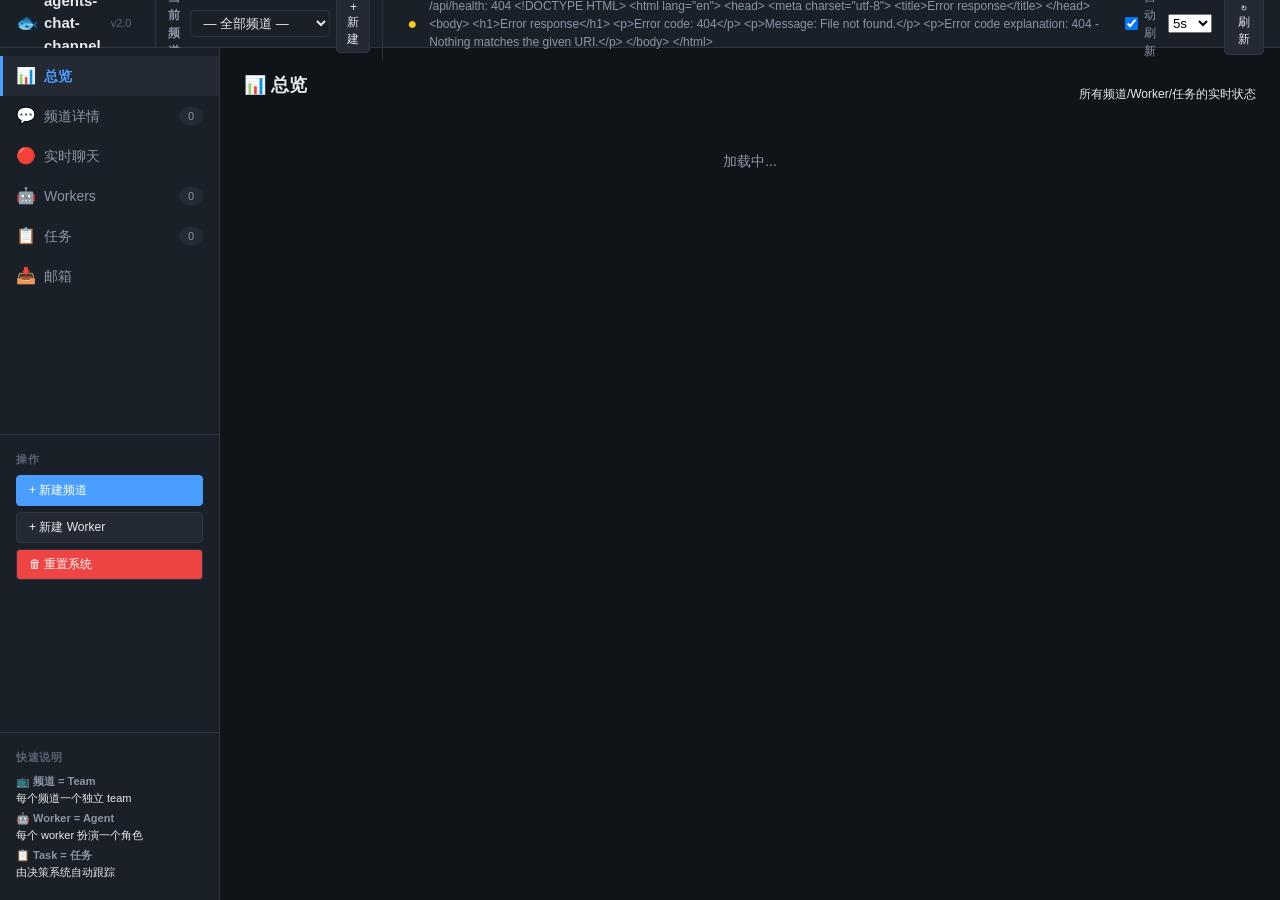
==== commit cb85e9a5: "feat(webui): 完全重写 v2.0 控制台 — 多 team 协作 设计理念: 不同 channel = 不同 team, 用户在多 team 间快速切换监控  布局: - 顶部 chann" ====
--- a/webui/index.html
+++ b/webui/index.html
@@ -3,20 +3,34 @@
 <head>
   <meta charset="UTF-8">
   <meta name="viewport" content="width=device-width, initial-scale=1.0">
-  <title>agents-chat-channel · 控制台 v2.0</title>
+  <title>agents-chat-channel · 多 Agent 协作控制台</title>
   <link rel="stylesheet" href="/webui/style.css">
 </head>
 <body>
   <!-- 顶部状态栏 -->
   <header class="topbar">
-    <div class="brand">🐟 agents-chat-channel <span class="version">v2.0</span></div>
+    <div class="brand">
+      <span class="brand-icon">🐟</span>
+      <span class="brand-text">agents-chat-channel</span>
+      <span class="version">v2.0</span>
+    </div>
+
+    <!-- 当前频道选择器 (多 team 切换核心) -->
+    <div class="team-selector">
+      <label>当前频道:</label>
+      <select id="current-channel-select">
+        <option value="">— 全部频道 —</option>
+      </select>
+      <button class="btn btn-sm" onclick="showNewChannelModal()">+ 新建</button>
+    </div>
+
     <div class="status-bar">
       <span id="conn-status" class="conn-status">●</span>
       <span id="conn-text">连接中...</span>
       <label class="auto-refresh">
         <input type="checkbox" id="auto-refresh" checked> 自动刷新
       </label>
-      <select id="refresh-interval">
+      <select id="refresh-interval" title="刷新间隔">
         <option value="2000">2s</option>
         <option value="5000" selected>5s</option>
         <option value="10000">10s</option>
@@ -30,84 +44,94 @@
     <!-- 左侧导航 -->
     <nav class="sidebar">
       <ul>
-        <li class="nav-item active" data-view="channels">
-          <span class="icon">💬</span> 频道管理
+        <li class="nav-item active" data-view="overview">
+          <span class="icon">📊</span> 总览
+        </li>
+        <li class="nav-item" data-view="channel">
+          <span class="icon">💬</span> 频道详情
           <span class="badge" id="badge-channels">0</span>
         </li>
         <li class="nav-item" data-view="live-chat">
           <span class="icon">🔴</span> 实时聊天
-          <span class="badge live-indicator" id="badge-live">●</span>
         </li>
         <li class="nav-item" data-view="workers">
           <span class="icon">🤖</span> Workers
           <span class="badge" id="badge-workers">0</span>
         </li>
+        <li class="nav-item" data-view="tasks">
+          <span class="icon">📋</span> 任务
+          <span class="badge" id="badge-tasks">0</span>
+        </li>
+        <li class="nav-item" data-view="mailboxes">
+          <span class="icon">📥</span> 邮箱
+        </li>
       </ul>
 
       <div class="sidebar-section">
-        <h3>快捷操作</h3>
-        <button class="btn btn-primary" onclick="showSendModal()">✉️ 发送消息</button>
-        <button class="btn" onclick="showNewChannelModal()">+ 新建频道</button>
+        <h3>操作</h3>
+        <button class="btn btn-primary" onclick="showNewChannelModal()">+ 新建频道</button>
         <button class="btn" onclick="showNewWorkerModal()">+ 新建 Worker</button>
+        <button class="btn btn-warn" onclick="doReset()">🗑 重置系统</button>
+      </div>
+
+      <div class="sidebar-section sidebar-help">
+        <h3>快速说明</h3>
+        <p><strong>📺 频道 = Team</strong><br>每个频道一个独立 team</p>
+        <p><strong>🤖 Worker = Agent</strong><br>每个 worker 扮演一个角色</p>
+        <p><strong>📋 Task = 任务</strong><br>由决策系统自动跟踪</p>
       </div>
     </nav>
 
     <!-- 主内容区 -->
     <main class="content">
-      <!-- 频道管理 -->
-      <section id="view-channels" class="view active">
-        <div class="view-header">
-          <h2>💬 频道管理</h2>
-          <button class="btn btn-primary" onclick="showNewChannelModal()">+ 新建频道</button>
-        </div>
-        <div class="channel-management-layout">
-          <div class="channel-list-panel" id="channel-list-panel">
-            <div class="loading">加载中...</div>
-          </div>
-          <div class="channel-detail-panel" id="channel-detail-panel">
-            <div class="empty-state">← 选择一个频道查看详情</div>
-          </div>
+      <!-- 总览 -->
+      <section id="view-overview" class="view active">
+        <div class="view-header">
+          <h2>📊 总览</h2>
+          <span class="view-subtitle">所有频道/Worker/任务的实时状态</span>
+        </div>
+        <div id="overview-content">
+          <div class="loading">加载中...</div>
+        </div>
+      </section>
+
+      <!-- 频道详情 -->
+      <section id="view-channel" class="view">
+        <div class="view-header">
+          <h2>💬 频道详情 <span id="channel-title" class="text-secondary"></span></h2>
+          <div class="view-actions" id="channel-actions-header">
+            <!-- 动态生成 -->
+          </div>
+        </div>
+        <div id="channel-detail-content">
+          <div class="empty-state">← 从顶部下拉框选择频道, 或 <button class="btn btn-sm" onclick="showNewChannelModal()">+ 新建频道</button></div>
         </div>
       </section>
 
       <!-- 实时聊天 -->
       <section id="view-live-chat" class="view">
         <div class="view-header">
-          <h2>🔴 实时聊天</h2>
+          <h2>🔴 实时聊天 <span id="live-channel-title" class="text-secondary"></span></h2>
           <div class="live-controls">
-            <select id="live-channel-select">
-              <option value="">选择频道...</option>
-            </select>
             <label class="auto-scroll">
               <input type="checkbox" id="auto-scroll-check" checked> 自动滚动
             </label>
+            <button class="btn btn-sm" onclick="refreshLiveChat()">↻</button>
           </div>
         </div>
         <div class="live-chat-container">
           <div class="live-chat-messages" id="live-chat-messages">
-            <div class="empty-state">选择一个频道开始观察</div>
+            <div class="empty-state">选择顶部频道开始观察</div>
           </div>
           <div class="live-chat-input">
-            <div class="mention-selector">
-              <span class="mention-label">发送给:</span>
-              <button class="mention-btn mention-all" onclick="selectAllMentions()" title="发送给所有成员">@All</button>
-              <div class="mention-members" id="mention-members">
-                <!-- 动态生成成员按钮 -->
-              </div>
+            <div class="input-row">
+              <input type="text" id="live-from" value="god" placeholder="发送者">
+              <span class="msg-meta">ENTER 发送 · SHIFT+ENTER 换行</span>
             </div>
             <div class="input-row">
-              <input type="text" id="live-from" value="god" placeholder="发送者">
-            </div>
-            <div class="input-row">
-              <textarea id="live-content" rows="3" placeholder="输入消息... 使用 @成员名 或 @All 来提及 (Enter 发送, Shift+Enter 换行)"></textarea>
+              <textarea id="live-content" rows="3" placeholder="消息内容, 使用 @成员名 来提及 (留空则不提及)"></textarea>
               <button class="btn btn-primary" onclick="sendLiveMessage()">发送</button>
             </div>
-            <div class="mention-autocomplete" id="mention-autocomplete">
-              <!-- 自动补全下拉框 -->
-            </div>
-            <div class="mention-hint">
-              💡 提示: 在输入框中输入 @ 可以触发成员自动补全
-            </div>
           </div>
         </div>
       </section>
@@ -115,61 +139,59 @@
       <!-- Workers -->
       <section id="view-workers" class="view">
         <div class="view-header">
-          <h2>🤖 Workers</h2>
-        </div>
-        <div id="workers-list">
+          <h2>🤖 Workers <span class="view-subtitle">所有 agent 及其 PDR 状态</span></h2>
+        </div>
+        <div id="workers-content">
+          <div class="loading">加载中...</div>
+        </div>
+      </section>
+
+      <!-- 任务 -->
+      <section id="view-tasks" class="view">
+        <div class="view-header">
+          <h2>📋 任务 <span class="view-subtitle">StateBoard 跨频道任务</span></h2>
+          <select id="task-filter-channel">
+            <option value="">所有频道</option>
+          </select>
+        </div>
+        <div id="tasks-content">
+          <div class="loading">加载中...</div>
+        </div>
+      </section>
+
+      <!-- 邮箱 -->
+      <section id="view-mailboxes" class="view">
+        <div class="view-header">
+          <h2>📥 邮箱 <span class="view-subtitle">Worker 收件箱</span></h2>
+        </div>
+        <div id="mailboxes-content">
           <div class="loading">加载中...</div>
         </div>
       </section>
     </main>
   </div>
 
-  <!-- 发送消息 modal -->
-  <div id="send-modal" class="modal hidden">
-    <div class="modal-content">
-      <h3>✉️ 发送消息</h3>
-      <div class="form-row">
-        <label>频道:</label>
-        <select id="send-channel"></select>
-      </div>
-      <div class="form-row">
-        <label>发送者:</label>
-        <input type="text" id="send-from" value="god">
-      </div>
-      <div class="form-row">
-        <label>类型:</label>
-        <select id="send-type">
-          <option value="mention">mention (广播)</option>
-          <option value="task_broadcast">task_broadcast (任务)</option>
-          <option value="text">text</option>
-        </select>
-      </div>
-      <div class="form-row">
-        <label>@提及 (逗号分隔):</label>
-        <input type="text" id="send-mentions" placeholder="seller-fish, buyer-fish">
-      </div>
-      <div class="form-row">
-        <label>内容:</label>
-        <textarea id="send-content" rows="4" placeholder="消息内容..."></textarea>
-      </div>
-      <div class="form-actions">
-        <button class="btn" onclick="hideSendModal()">取消</button>
-        <button class="btn btn-primary" onclick="sendMessage()">发送</button>
-      </div>
-    </div>
-  </div>
-
-  <!-- 新建频道 modal -->
+  <!-- ====== Modals ====== -->
+
+  <!-- 新建频道 -->
   <div id="new-channel-modal" class="modal hidden">
     <div class="modal-content">
-      <h3>+ 新建频道</h3>
+      <h3>+ 新建频道 (Team)</h3>
       <div class="form-row">
         <label>频道名:</label>
-        <input type="text" id="new-channel-name" placeholder="my-channel">
+        <input type="text" id="new-channel-name" placeholder="如: fish-market">
       </div>
       <div class="form-row">
         <label>最大消息数 (0=不限制):</label>
-        <input type="number" id="new-channel-max" value="0" min="0" placeholder="0">
+        <input type="number" id="new-channel-max" value="0" min="0">
+      </div>
+      <div class="form-row">
+        <label>初始成员 (逗号分隔):</label>
+        <input type="text" id="new-channel-members" placeholder="如: seller-fish, buyer-fish">
+      </div>
+      <div class="form-row">
+        <label>管理员:</label>
+        <input type="text" id="new-channel-admins" placeholder="如: god">
       </div>
       <div class="form-actions">
         <button class="btn" onclick="hideNewChannelModal()">取消</button>
@@ -178,75 +200,92 @@
     </div>
   </div>
 
-  <!-- 新建 Worker modal -->
+  <!-- 新建 Worker -->
   <div id="new-worker-modal" class="modal hidden">
     <div class="modal-content modal-large">
-      <h3>+ 新建 Worker</h3>
-      
-      <!-- 基本信息 -->
+      <h3>+ 新建 Worker (Agent)</h3>
       <div class="form-row">
         <label>Worker ID:</label>
-        <input type="text" id="new-worker-id" placeholder="my-worker">
-      </div>
-      
+        <input type="text" id="new-worker-id" placeholder="如: seller-fish">
+      </div>
       <div class="form-row">
         <label>CLI 类型:</label>
         <select id="new-worker-cli">
-          <option value="mock">Mock (测试用)</option>
-          <option value="opencode">OpenCode</option>
-          <option value="qwen">Qwen</option>
+          <option value="opencode" selected>opencode</option>
+          <option value="qwen">qwen</option>
+          <option value="mock">mock (测试用)</option>
         </select>
       </div>
-      
-      <!-- Workspace 配置 -->
-      <div class="workspace-config">
-        <div class="config-header">
-          <label>Workspace 配置:</label>
-          <div class="workspace-toggle">
-            <label class="toggle-option">
-              <input type="radio" name="workspace-type" value="new" checked onchange="toggleWorkspaceType()">
-              <span>创建新 Workspace</span>
-            </label>
-            <label class="toggle-option">
-              <input type="radio" name="workspace-type" value="existing" onchange="toggleWorkspaceType()">
-              <span>使用已有 Workspace</span>
-            </label>
-          </div>
-        </div>
-        
-        <!-- 新 Workspace 选项 -->
-        <div id="new-workspace-options" class="workspace-options">
-          <div class="form-row">
-            <label>角色名称:</label>
-            <input type="text" id="new-worker-role" placeholder="如: 卖鱼小贩">
-          </div>
-          <div class="form-row">
-            <label>系统提示:</label>
-            <textarea id="new-worker-prompt" rows="3" placeholder="自定义 system prompt (留空使用默认模板)"></textarea>
-          </div>
-          <div class="form-row">
-            <label>Skills (逗号分隔):</label>
-            <input type="text" id="new-worker-skills" placeholder="如: bargaining, negotiation">
-          </div>
-        </div>
-        
-        <!-- 已有 Workspace 选项 -->
-        <div id="existing-workspace-options" class="workspace-options hidden">
-          <div class="form-row">
-            <label>选择 Workspace:</label>
-            <select id="existing-workspace-select">
-              <option value="">加载中...</option>
-            </select>
-          </div>
-          <div class="workspace-info" id="workspace-info">
-            <!-- 动态显示 workspace 信息 -->
-          </div>
-        </div>
-      </div>
-      
+      <div class="form-row">
+        <label>模式:</label>
+        <select id="new-worker-mode">
+          <option value="passive">passive (等 @mention)</option>
+          <option value="proactive" selected>proactive (订阅频道主动发言)</option>
+        </select>
+      </div>
+      <div class="form-row">
+        <label>订阅频道 (逗号分隔):</label>
+        <input type="text" id="new-worker-subs" placeholder="如: fish-market">
+      </div>
+      <div class="form-row">
+        <label>角色名 (可选):</label>
+        <input type="text" id="new-worker-role" placeholder="如: 卖鱼小贩">
+      </div>
+      <div class="form-row">
+        <label>系统提示 / Role (可选, 留空使用默认):</label>
+        <textarea id="new-worker-prompt" rows="3" placeholder="自定义 system prompt"></textarea>
+      </div>
       <div class="form-actions">
         <button class="btn" onclick="hideNewWorkerModal()">取消</button>
         <button class="btn btn-primary" onclick="createWorker()">创建</button>
+      </div>
+    </div>
+  </div>
+
+  <!-- 频道设置 modal -->
+  <div id="channel-settings-modal" class="modal hidden">
+    <div class="modal-content">
+      <h3>⚙️ 频道设置: <span id="settings-channel-name"></span></h3>
+      <div class="form-row">
+        <label>最大消息数 (0=不限制):</label>
+        <input type="number" id="settings-max-messages" min="0">
+      </div>
+      <div class="form-row">
+        <label>白名单 worker (空=全部, 逗号分隔):</label>
+        <input type="text" id="settings-enabled-workers" placeholder="如: seller-fish, buyer-fish">
+      </div>
+      <div class="form-actions">
+        <button class="btn" onclick="hideChannelSettings()">取消</button>
+        <button class="btn btn-warn" onclick="clearChannelMessages()">🗑 清空消息</button>
+        <button class="btn btn-primary" onclick="saveChannelSettings()">保存</button>
+      </div>
+    </div>
+  </div>
+
+  <!-- Worker 详情 modal -->
+  <div id="worker-detail-modal" class="modal hidden">
+    <div class="modal-content modal-large">
+      <h3>🤖 Worker 详情: <span id="worker-detail-name"></span></h3>
+      <div class="tabs">
+        <button class="tab active" data-tab="pdr">📊 PDR</button>
+        <button class="tab" data-tab="config">⚙️ Config</button>
+        <button class="tab" data-tab="mailbox">📥 邮箱</button>
+        <button class="tab" data-tab="sessions">💭 Sessions</button>
+        <button class="tab" data-tab="log">📄 日志</button>
+        <button class="tab" data-tab="workspace">📁 Workspace</button>
+      </div>
+      <div class="tab-content">
+        <div id="tab-pdr" class="tab-pane active">加载中...</div>
+        <div id="tab-config" class="tab-pane">加载中...</div>
+        <div id="tab-mailbox" class="tab-pane">加载中...</div>
+        <div id="tab-sessions" class="tab-pane">加载中...</div>
+        <div id="tab-log" class="tab-pane">加载中...</div>
+        <div id="tab-workspace" class="tab-pane">加载中...</div>
+      </div>
+      <div class="form-actions">
+        <button class="btn btn-warn" onclick="stopWorkerFromModal()">⏹ 停止</button>
+        <button class="btn" onclick="startWorkerFromModal()">▶ 启动</button>
+        <button class="btn" onclick="closeWorkerDetail()">关闭</button>
       </div>
     </div>
   </div>
--- a/webui/style.css
+++ b/webui/style.css
@@ -1912,3 +1912,535 @@
 }
 .channel-members { margin-bottom: 12px; }
 .channel-members h4 { font-size: 13px; margin-bottom: 6px; color: var(--text-secondary); }
+
+/* ==========================================
+   WebUI v2.0 新版样式 (多 team 切换)
+   ========================================== */
+
+/* Top bar 增强: 团队选择器 */
+.topbar {
+  display: flex;
+  align-items: center;
+  gap: 16px;
+  padding: 8px 16px;
+  background: var(--bg-secondary);
+  border-bottom: 1px solid var(--border);
+}
+
+.brand { display: flex; align-items: center; gap: 6px; }
+.brand-icon { font-size: 18px; }
+.brand-text { font-weight: 700; color: var(--text); }
+.version { font-size: 11px; color: var(--text-tertiary); }
+
+.team-selector {
+  display: flex;
+  align-items: center;
+  gap: 6px;
+  padding: 0 12px;
+  border-left: 1px solid var(--border);
+  border-right: 1px solid var(--border);
+  margin: 0 8px;
+}
+.team-selector label {
+  color: var(--text-secondary);
+  font-size: 12px;
+  font-weight: 600;
+}
+.team-selector select {
+  padding: 4px 8px;
+  background: var(--bg);
+  color: var(--text);
+  border: 1px solid var(--border);
+  border-radius: 4px;
+  font-size: 13px;
+  min-width: 140px;
+}
+
+/* 视图标题 */
+.view-subtitle {
+  font-size: 12px;
+  color: var(--text-tertiary);
+  font-weight: 400;
+  margin-left: 8px;
+}
+.view-actions { display: flex; gap: 6px; }
+.text-secondary { color: var(--text-secondary); font-weight: 400; }
+
+/* Overview: team 卡片网格 */
+.team-grid {
+  display: grid;
+  grid-template-columns: repeat(auto-fill, minmax(280px, 1fr));
+  gap: 12px;
+}
+
+.team-card {
+  background: var(--bg-secondary);
+  border: 1px solid var(--border);
+  border-radius: 8px;
+  padding: 14px;
+  cursor: pointer;
+  transition: all 0.15s;
+}
+.team-card:hover {
+  border-color: var(--accent);
+  transform: translateY(-1px);
+  box-shadow: 0 4px 8px rgba(0, 0, 0, 0.2);
+}
+.team-header {
+  display: flex;
+  justify-content: space-between;
+  align-items: center;
+  margin-bottom: 10px;
+}
+.team-name {
+  font-weight: 700;
+  font-size: 15px;
+  color: var(--accent);
+}
+.team-counts { display: flex; gap: 4px; }
+.count-badge {
+  background: var(--bg-tertiary);
+  padding: 2px 8px;
+  border-radius: 10px;
+  font-size: 11px;
+  color: var(--text-secondary);
+}
+.team-meta {
+  font-size: 12px;
+  color: var(--text-secondary);
+  margin-bottom: 10px;
+  min-height: 60px;
+}
+.meta-line { margin: 2px 0; }
+.team-actions { display: flex; gap: 6px; }
+
+/* Overview: worker mini 卡片 */
+.worker-mini-grid {
+  display: grid;
+  grid-template-columns: repeat(auto-fill, minmax(180px, 1fr));
+  gap: 8px;
+}
+.worker-mini {
+  background: var(--bg-secondary);
+  border: 1px solid var(--border);
+  border-radius: 6px;
+  padding: 8px 10px;
+  display: flex;
+  justify-content: space-between;
+  align-items: center;
+  cursor: pointer;
+}
+.worker-mini:hover { background: var(--bg-hover); }
+.worker-mini-name { font-size: 13px; font-weight: 600; }
+.worker-mini-status { font-size: 11px; }
+.worker-mini-status.busy { color: var(--warning, #f59e0b); }
+.worker-mini-status.idle { color: var(--success, #10b981); }
+
+/* 频道详情 - 标签 */
+.tag {
+  display: inline-block;
+  padding: 2px 8px;
+  background: var(--bg-tertiary);
+  border-radius: 10px;
+  font-size: 11px;
+  margin: 0 4px 0 0;
+}
+.tag-warn { background: var(--warning, #f59e0b); color: #000; }
+
+/* 频道: 成员管理 */
+.member-control-row {
+  display: flex;
+  gap: 6px;
+  margin-bottom: 10px;
+  flex-wrap: wrap;
+}
+.member-control-row select {
+  padding: 4px 8px;
+  background: var(--bg);
+  color: var(--text);
+  border: 1px solid var(--border);
+  border-radius: 4px;
+  font-size: 12px;
+  min-width: 120px;
+}
+.member-list {
+  display: flex;
+  flex-wrap: wrap;
+  gap: 6px;
+}
+.member-chip {
+  display: inline-flex;
+  align-items: center;
+  gap: 4px;
+  padding: 3px 8px 3px 10px;
+  background: var(--bg-tertiary);
+  border: 1px solid var(--border);
+  border-radius: 12px;
+  font-size: 12px;
+}
+.chip-remove {
+  border: none;
+  background: transparent;
+  color: var(--text-tertiary);
+  cursor: pointer;
+  font-size: 14px;
+  padding: 0 2px;
+}
+.chip-remove:hover { color: var(--danger, #ef4444); }
+
+/* 成员实时状态 */
+.member-status-grid {
+  display: grid;
+  grid-template-columns: repeat(auto-fill, minmax(220px, 1fr));
+  gap: 10px;
+}
+.member-status-card {
+  background: var(--bg-secondary);
+  border: 1px solid var(--border);
+  border-left: 3px solid var(--text-tertiary);
+  border-radius: 6px;
+  padding: 10px 12px;
+}
+.member-status-card.processing { border-left-color: var(--accent, #3b82f6); }
+.member-status-card.idle { border-left-color: var(--success, #10b981); }
+.member-status-card.waiting { border-left-color: var(--warning, #f59e0b); }
+.member-status-card .member-name {
+  font-weight: 600;
+  font-size: 13px;
+  display: inline-block;
+  margin-right: 6px;
+}
+.member-status-badge {
+  font-size: 10px;
+  padding: 1px 6px;
+  background: var(--bg-tertiary);
+  border-radius: 8px;
+  color: var(--text-secondary);
+}
+.member-session {
+  margin-top: 6px;
+  font-size: 11px;
+  color: var(--text-secondary);
+}
+
+/* 频道聊天 (在 channel 详情和 live chat 复用) */
+.chat-messages {
+  background: var(--bg-secondary);
+  border: 1px solid var(--border);
+  border-radius: 6px;
+  padding: 12px;
+  max-height: 400px;
+  min-height: 200px;
+  overflow-y: auto;
+  display: flex;
+  flex-direction: column;
+  gap: 6px;
+}
+.chat-msg {
+  display: flex;
+  flex-direction: column;
+  max-width: 80%;
+}
+.chat-msg.msg-self {
+  align-self: flex-end;
+  align-items: flex-end;
+}
+.chat-msg.msg-system {
+  align-self: center;
+  max-width: 90%;
+}
+.chat-bubble {
+  padding: 6px 10px;
+  border-radius: 10px;
+  background: var(--bg-tertiary);
+  border: 1px solid var(--border);
+}
+.chat-msg.msg-self .chat-bubble {
+  background: color-mix(in srgb, var(--accent, #3b82f6) 15%, var(--bg-tertiary));
+  border-color: var(--accent, #3b82f6);
+}
+.chat-msg.msg-system .chat-bubble {
+  background: var(--bg);
+  border-style: dashed;
+}
+.chat-sender { font-size: 11px; font-weight: 700; color: var(--accent); margin-bottom: 2px; }
+.chat-content { font-size: 13px; line-height: 1.5; white-space: pre-wrap; word-break: break-word; }
+.chat-mentions { font-size: 11px; color: var(--text-secondary); margin-top: 2px; }
+.chat-meta { font-size: 10px; color: var(--text-tertiary); margin-top: 3px; text-align: right; }
+
+/* 发送消息表单 */
+.send-form { display: flex; flex-direction: column; gap: 8px; }
+.send-form .form-row { margin-bottom: 0; }
+.send-form input, .send-form select, .send-form textarea {
+  width: 100%;
+  padding: 6px 8px;
+  background: var(--bg);
+  color: var(--text);
+  border: 1px solid var(--border);
+  border-radius: 4px;
+  font-size: 13px;
+  font-family: inherit;
+}
+.send-form .form-row.inline {
+  display: grid;
+  grid-template-columns: 1fr 1fr;
+  gap: 8px;
+}
+
+/* Workers 卡片 */
+.workers-grid {
+  display: grid;
+  grid-template-columns: repeat(auto-fill, minmax(320px, 1fr));
+  gap: 12px;
+}
+.worker-card {
+  background: var(--bg-secondary);
+  border: 1px solid var(--border);
+  border-radius: 8px;
+  padding: 12px;
+  cursor: pointer;
+  transition: all 0.15s;
+}
+.worker-card:hover {
+  border-color: var(--accent);
+}
+.worker-header {
+  display: flex;
+  justify-content: space-between;
+  align-items: center;
+  margin-bottom: 8px;
+}
+.worker-name { font-size: 14px; font-weight: 700; }
+.worker-status {
+  font-size: 11px;
+  padding: 2px 8px;
+  border-radius: 10px;
+}
+.worker-status.has-mail { background: var(--warning, #f59e0b); color: #000; }
+.worker-status.idle { background: var(--success, #10b981); color: #000; }
+.worker-actions { display: flex; gap: 4px; margin-top: 8px; }
+.worker-actions .btn { flex: 1; }
+
+/* PDR mini (在 worker 卡片内) */
+.pdr-mini {
+  background: var(--bg);
+  border: 1px solid var(--border);
+  border-radius: 4px;
+  padding: 6px 8px;
+  margin: 8px 0;
+  font-size: 11px;
+  display: flex;
+  flex-direction: column;
+  gap: 3px;
+}
+.pdr-mini-row { display: flex; gap: 6px; }
+.pdr-label { color: var(--accent); min-width: 90px; }
+
+/* Tabs (Worker 详情 modal) */
+.tabs {
+  display: flex;
+  gap: 2px;
+  border-bottom: 1px solid var(--border);
+  margin-bottom: 12px;
+}
+.tab {
+  padding: 8px 16px;
+  background: transparent;
+  border: none;
+  color: var(--text-secondary);
+  cursor: pointer;
+  border-bottom: 2px solid transparent;
+  font-size: 13px;
+}
+.tab:hover { color: var(--text); }
+.tab.active {
+  color: var(--accent);
+  border-bottom-color: var(--accent);
+  font-weight: 600;
+}
+.tab-pane { display: none; min-height: 200px; }
+.tab-pane.active { display: block; }
+
+/* PDR 详情 */
+.pdr-detail { display: flex; flex-direction: column; gap: 12px; }
+.pdr-section {
+  background: var(--bg);
+  border: 1px solid var(--border);
+  border-radius: 6px;
+  padding: 10px 12px;
+}
+.pdr-section h4 {
+  margin: 0 0 6px 0;
+  font-size: 13px;
+  color: var(--accent);
+}
+.pdr-section div { margin: 3px 0; font-size: 12px; }
+.pdr-section code {
+  background: var(--bg-tertiary);
+  padding: 1px 6px;
+  border-radius: 3px;
+  font-size: 11px;
+}
+.pdr-section pre {
+  background: var(--bg-tertiary);
+  padding: 6px;
+  border-radius: 3px;
+  font-size: 11px;
+  overflow-x: auto;
+  margin: 4px 0 0 0;
+  max-height: 120px;
+}
+
+/* Config / Log pre */
+.config-json, .log-pre {
+  background: var(--bg);
+  border: 1px solid var(--border);
+  border-radius: 4px;
+  padding: 10px;
+  font-size: 12px;
+  max-height: 400px;
+  overflow: auto;
+  white-space: pre-wrap;
+  word-break: break-all;
+}
+
+/* 任务卡片 */
+.tasks-grid {
+  display: grid;
+  grid-template-columns: repeat(auto-fill, minmax(320px, 1fr));
+  gap: 12px;
+}
+.task-card {
+  background: var(--bg-secondary);
+  border: 1px solid var(--border);
+  border-radius: 6px;
+  padding: 12px;
+}
+.task-id {
+  font-weight: 700;
+  color: var(--accent);
+  font-size: 13px;
+  margin-bottom: 6px;
+}
+.task-progress {
+  display: flex;
+  align-items: center;
+  gap: 6px;
+  margin-bottom: 6px;
+  font-size: 11px;
+}
+.progress-bar {
+  flex: 1;
+  height: 6px;
+  background: var(--bg-tertiary);
+  border-radius: 3px;
+  overflow: hidden;
+}
+.progress-fill {
+  height: 100%;
+  background: var(--accent);
+  transition: width 0.3s;
+}
+.task-summary { font-size: 12px; margin: 4px 0; }
+.task-meta { display: flex; gap: 12px; font-size: 11px; color: var(--text-secondary); margin: 4px 0; }
+.task-next { font-size: 11px; color: var(--text-secondary); }
+
+/* 邮箱网格 */
+.mailbox-grid {
+  display: grid;
+  grid-template-columns: repeat(auto-fill, minmax(320px, 1fr));
+  gap: 12px;
+}
+.mailbox-card {
+  background: var(--bg-secondary);
+  border: 1px solid var(--border);
+  border-radius: 6px;
+  padding: 10px 12px;
+}
+.mailbox-card.has-mail { border-color: var(--warning, #f59e0b); }
+.mailbox-header {
+  display: flex;
+  align-items: center;
+  gap: 8px;
+  margin-bottom: 8px;
+  padding-bottom: 6px;
+  border-bottom: 1px solid var(--border);
+}
+.mailbox-name {
+  font-weight: 700;
+  font-size: 13px;
+  color: var(--accent);
+  cursor: pointer;
+  flex: 1;
+}
+.mailbox-name:hover { text-decoration: underline; }
+.mailbox-count {
+  font-size: 11px;
+  color: var(--text-secondary);
+  background: var(--bg-tertiary);
+  padding: 1px 6px;
+  border-radius: 8px;
+}
+.mailbox-body { font-size: 12px; }
+.mail-mini {
+  background: var(--bg);
+  border-radius: 4px;
+  padding: 6px 8px;
+  margin: 4px 0;
+}
+.mail-mini div { margin: 2px 0; }
+.mail-content-mini { color: var(--text-secondary); }
+.more { color: var(--text-tertiary); font-size: 11px; margin-top: 4px; text-align: center; }
+
+/* Session mini */
+.session-mini {
+  background: var(--bg);
+  border: 1px solid var(--border);
+  border-radius: 4px;
+  padding: 6px 8px;
+  margin: 4px 0;
+  font-size: 12px;
+}
+
+/* Mail item */
+.mail-item {
+  background: var(--bg);
+  border: 1px solid var(--border);
+  border-radius: 4px;
+  padding: 8px 10px;
+  margin: 6px 0;
+  font-size: 12px;
+}
+.mail-header { color: var(--text-secondary); margin-bottom: 4px; }
+.mail-content { color: var(--text); white-space: pre-wrap; }
+
+/* workspace 文件 */
+.ws-file {
+  display: flex;
+  justify-content: space-between;
+  padding: 4px 8px;
+  border-radius: 3px;
+  font-size: 12px;
+}
+.ws-file:hover { background: var(--bg-hover); }
+.ws-path { color: var(--text); font-family: monospace; }
+.ws-size { color: var(--text-tertiary); font-size: 11px; }
+
+/* 通用 */
+.btn-xs { font-size: 11px; padding: 2px 6px; }
+
+.form-row { display: flex; flex-direction: column; gap: 4px; margin-bottom: 8px; }
+.form-row label { font-size: 12px; color: var(--text-secondary); font-weight: 600; }
+.form-row input, .form-row select, .form-row textarea {
+  padding: 6px 8px;
+  background: var(--bg);
+  color: var(--text);
+  border: 1px solid var(--border);
+  border-radius: 4px;
+  font-size: 13px;
+  font-family: inherit;
+}
+
+.sidebar-help { font-size: 11px; color: var(--text-tertiary); }
+.sidebar-help p { margin: 4px 0; }
+.sidebar-help strong { color: var(--text-secondary); }
